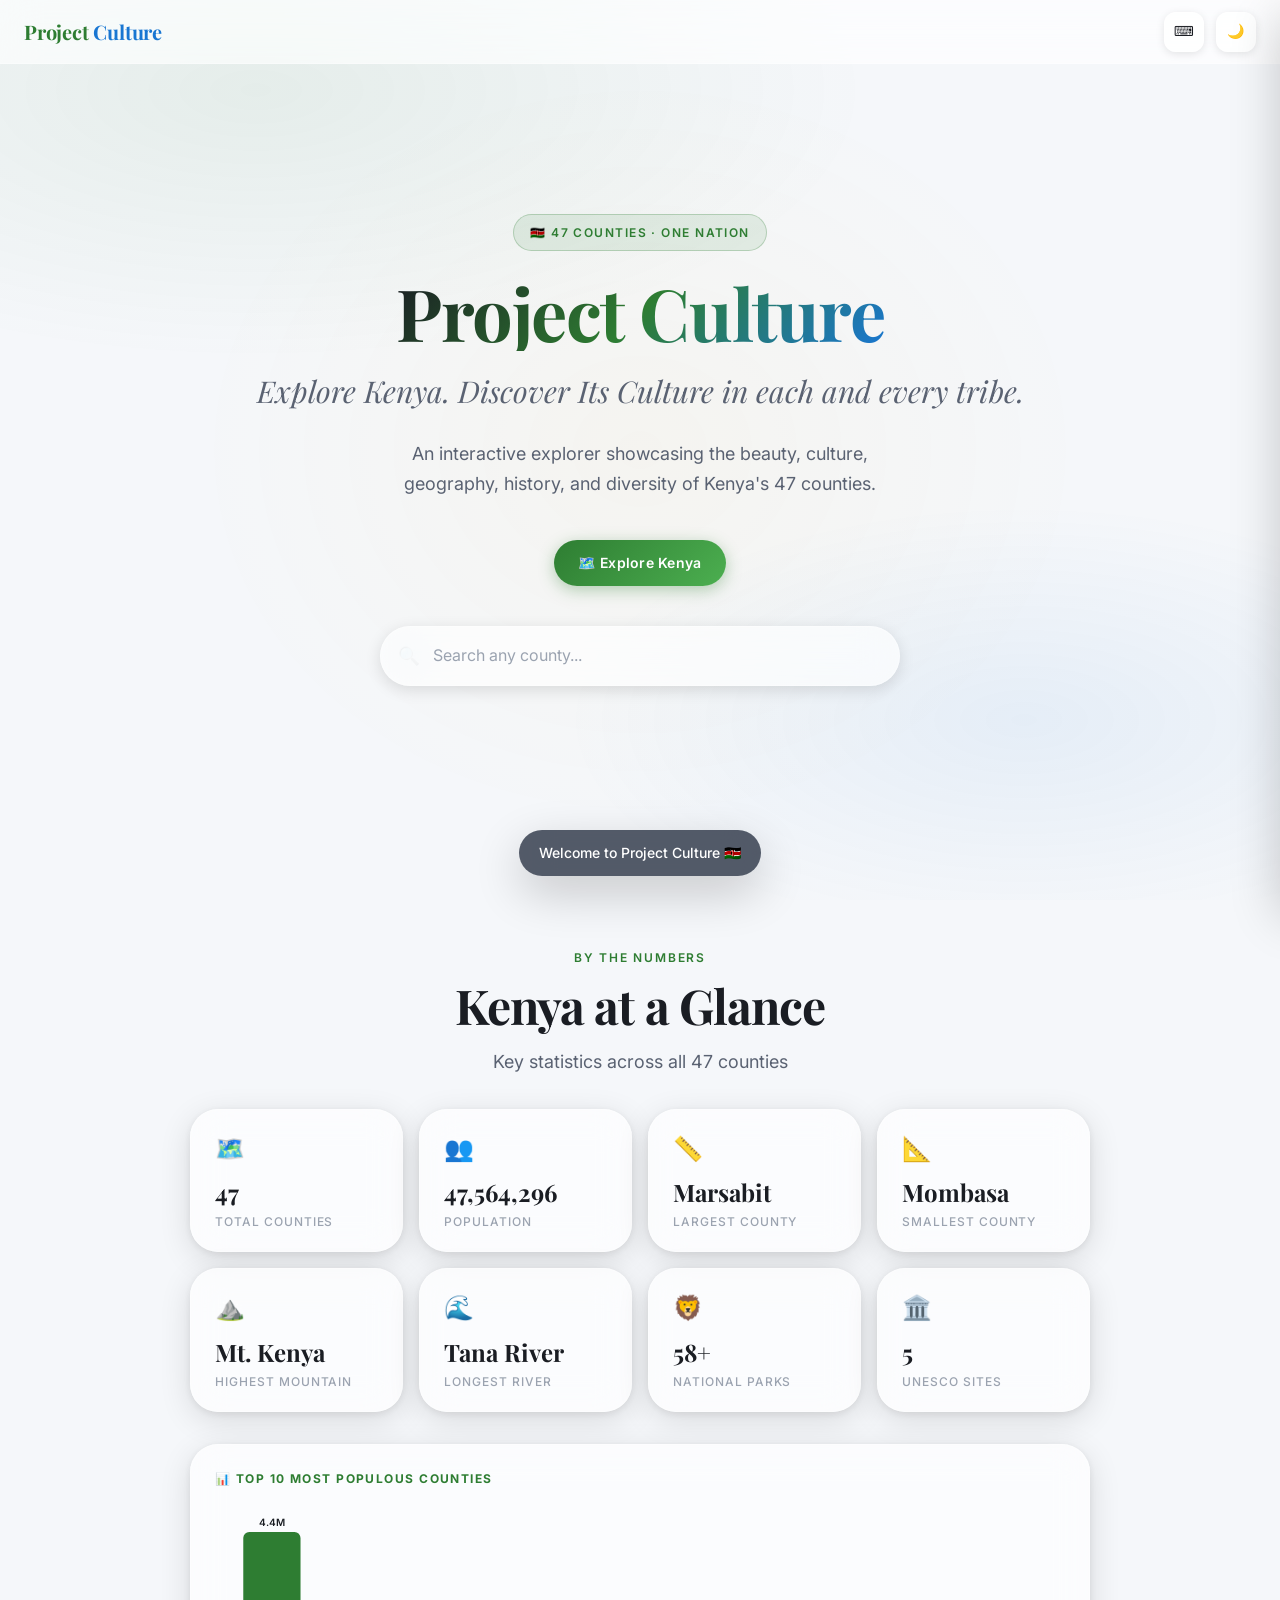
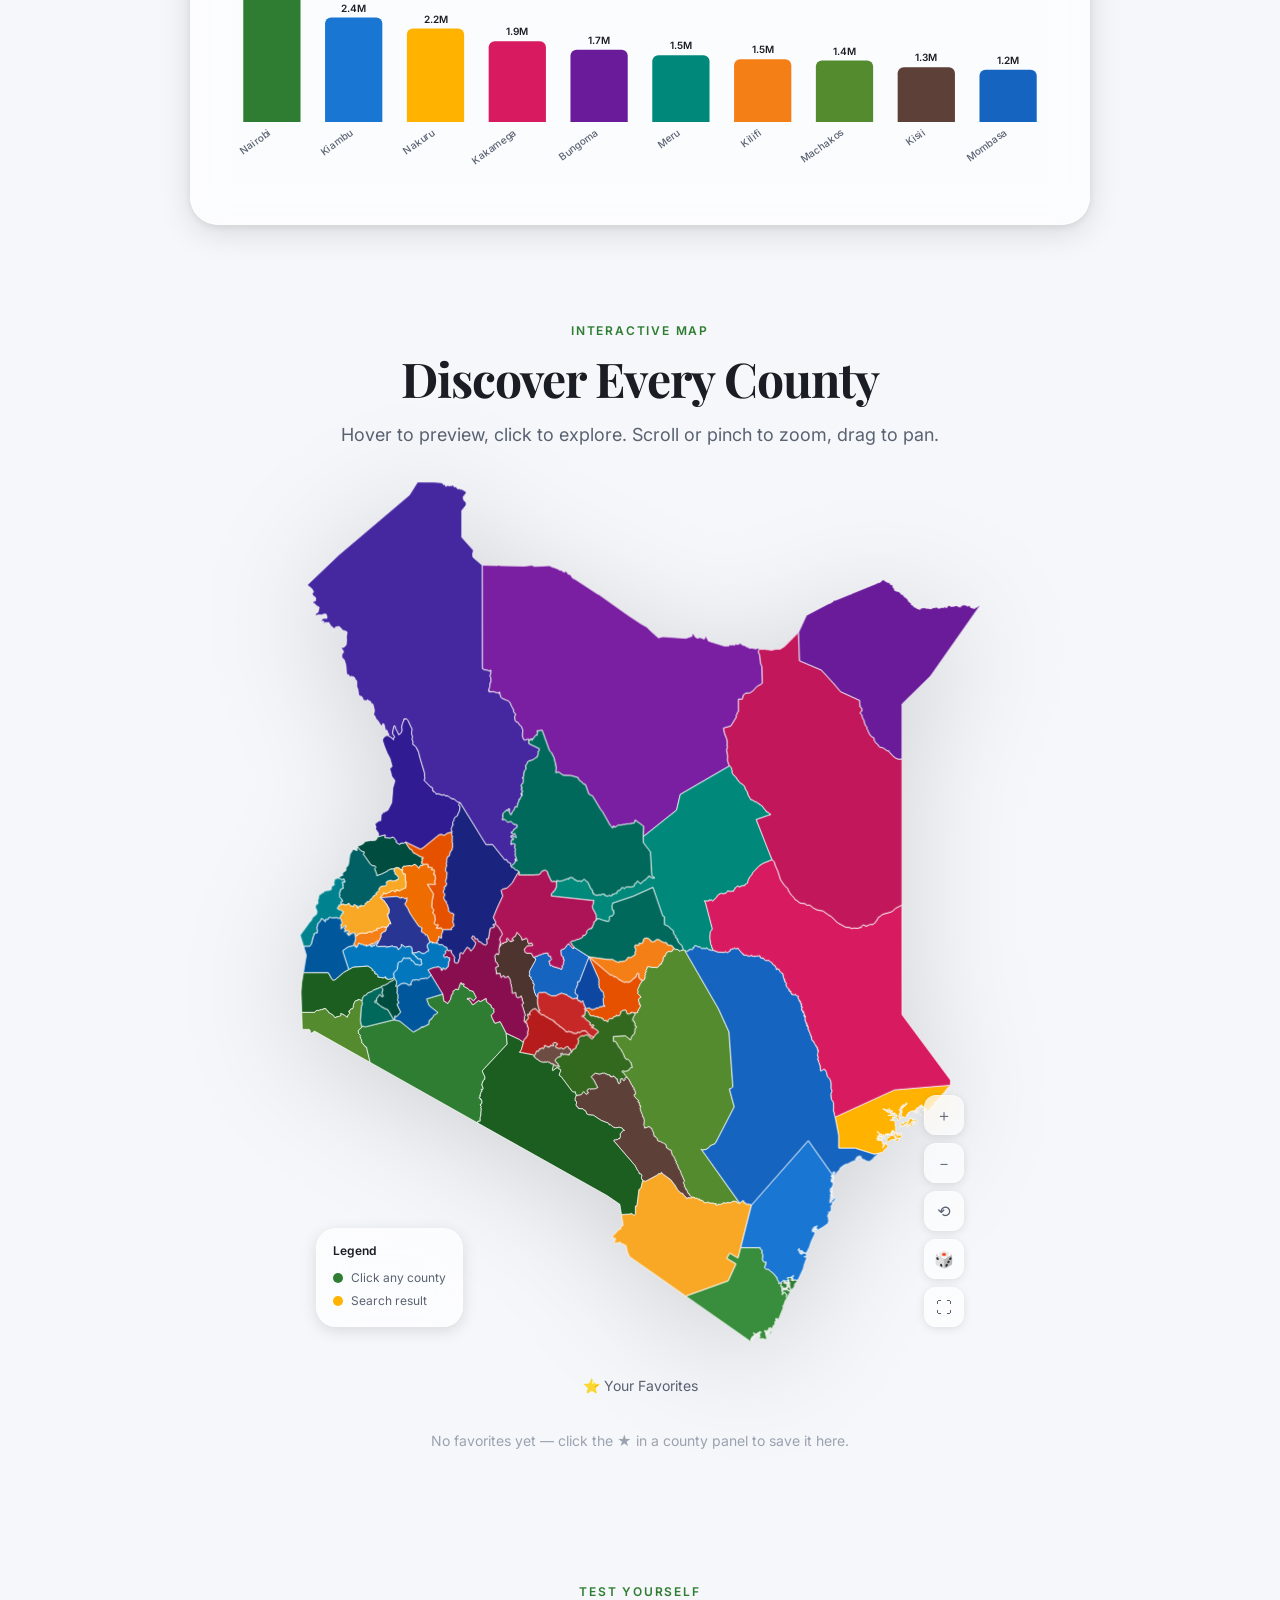
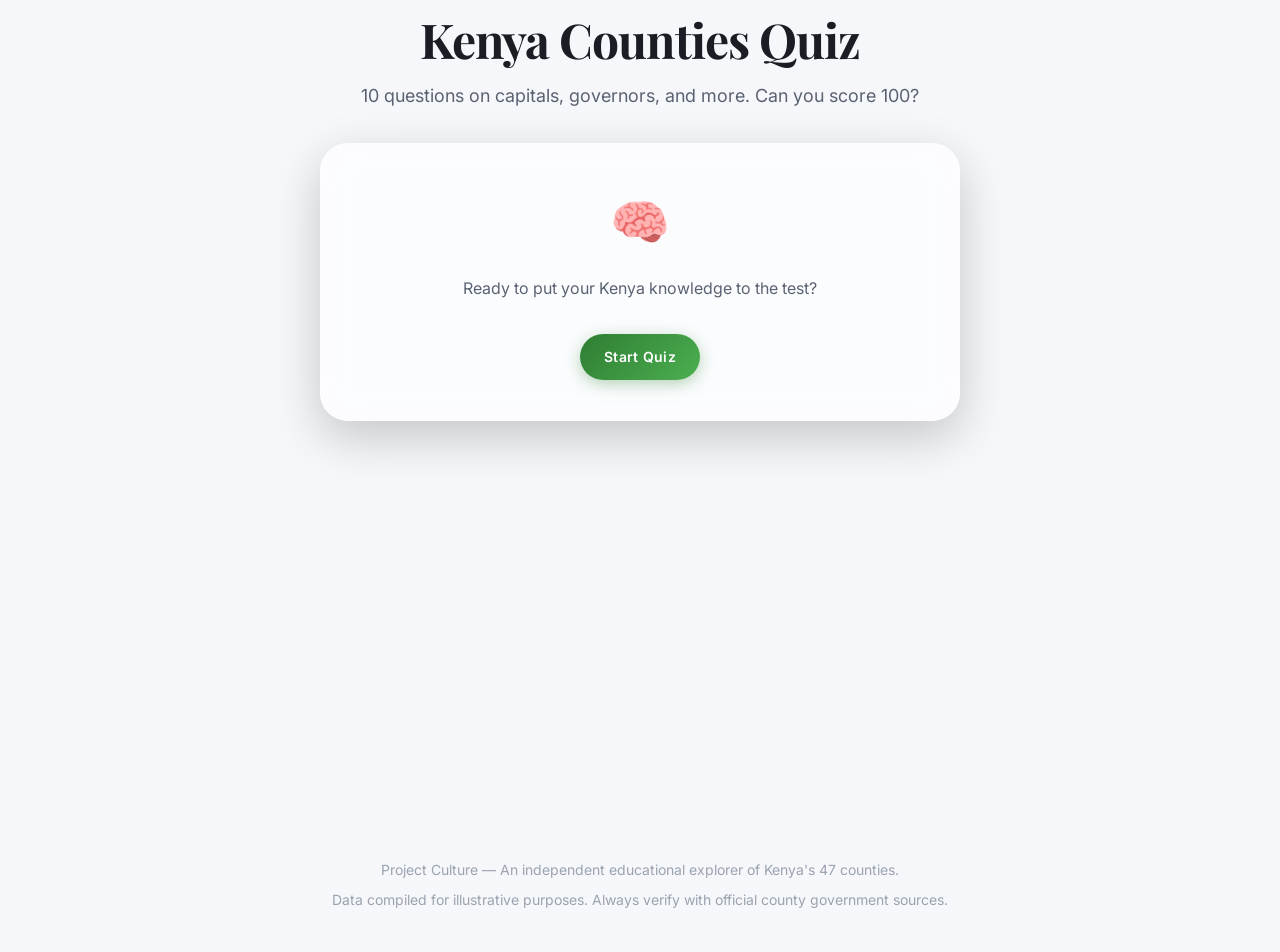
==== index.html @ d3f6191b "Update index.html" ====
<!DOCTYPE html>
<html lang="en">
<head>
<meta charset="UTF-8">
<meta name="viewport" content="width=device-width, initial-scale=1.0, viewport-fit=cover">
<title>Project Culture — Explore Kenya's 47 Counties</title>
<meta name="description" content="An interactive explorer showcasing the beauty, culture, geography, history, and diversity of Kenya's 47 counties.">

<link rel="stylesheet" href="css/reset.css">
<link rel="stylesheet" href="css/variables.css">
<link rel="stylesheet" href="css/layout.css">
<link rel="stylesheet" href="css/components.css">
<link rel="stylesheet" href="css/animations.css">
<link rel="stylesheet" href="css/themes.css">
<link rel="stylesheet" href="css/responsive.css">
</head>
<body>

<div id="app">

  <!-- ============== NAVBAR ============== -->
  <nav id="navbar" aria-label="Primary">
    <div class="navbar__brand">Project <span>Culture</span></div>
    <div class="navbar__actions">
      <button class="btn btn--secondary btn--icon" id="shortcuts-btn" aria-label="Keyboard shortcuts" title="Keyboard shortcuts (?)">⌨️</button>
      <button class="btn btn--secondary btn--icon" id="theme-toggle" aria-label="Toggle dark mode" title="Toggle dark mode (D)">
        <span class="theme-toggle__icon-light">🌙</span>
        <span class="theme-toggle__icon-dark">☀️</span>
      </button>
    </div>
  </nav>

  <!-- ============== HERO ============== -->
  <section id="hero">
    <div class="hero__eyebrow">🇰🇪 47 Counties · One Nation</div>
    <h1 class="hero__title">Project Culture</h1>
    <p class="hero__subtitle">Explore Kenya. Discover Its Culture in each and every tribe.</p>
    <p class="hero__description">
      An interactive explorer showcasing the beauty, culture, geography, history,
      and diversity of Kenya's 47 counties.
    </p>
    <div class="hero__actions">
      <button class="btn btn--primary" id="explore-btn">🗺️ Explore Kenya</button>
    </div>

    <div id="search-wrapper" style="margin-top: var(--space-10);">
      <div class="search-box">
        <span class="search-box__icon">🔍</span>
        <input
          type="text"
          id="search-input"
          class="search-box__input"
          placeholder="Search any county..."
          autocomplete="off"
          aria-label="Search for a Kenyan county"
        >
        <button class="search-box__clear" id="search-clear" aria-label="Clear search">✕</button>
      </div>
      <div id="search-dropdown" role="listbox" aria-label="Search results"></div>
    </div>
  </section>

  <!-- ============== STATISTICS DASHBOARD ============== -->
  <section style="padding: var(--space-12) var(--space-6); display:flex; flex-direction:column; align-items:center; gap: var(--space-8);">
    <div class="map-section__header reveal">
      <div class="section-label">By the Numbers</div>
      <h2 class="section-title">Kenya at a Glance</h2>
      <p class="section-subtitle">Key statistics across all 47 counties</p>
    </div>
    <div id="stats-bar"></div>

    <div class="glass-card reveal" style="width:100%; max-width:900px; padding: var(--space-6);">
      <div class="panel-section__title" style="border:none; margin-bottom: var(--space-4);">📊 Top 10 Most Populous Counties</div>
      <canvas id="population-chart" style="width:100%; height:280px;"></canvas>
    </div>
  </section>

  <!-- ============== MAP SECTION ============== -->
  <section id="map-section">
    <div class="map-section__header reveal">
      <div class="section-label">Interactive Map</div>
      <h2 class="section-title">Discover Every County</h2>
      <p class="section-subtitle">Hover to preview, click to explore. Scroll or pinch to zoom, drag to pan.</p>
    </div>

    <div id="map-stage">
      <div id="map-container" role="application" aria-label="Interactive map of Kenya"></div>

      <div id="map-controls">
        <button class="map-ctrl-btn" id="zoom-in-btn" aria-label="Zoom in" title="Zoom in">＋</button>
        <button class="map-ctrl-btn" id="zoom-out-btn" aria-label="Zoom out" title="Zoom out">－</button>
        <button class="map-ctrl-btn" id="zoom-reset-btn" aria-label="Reset view" title="Reset view">⟲</button>
        <button class="map-ctrl-btn" id="random-county-btn" aria-label="Random county" title="Random county (R)">🎲</button>
        <button class="map-ctrl-btn" id="fullscreen-toggle" aria-label="Fullscreen" title="Fullscreen">⛶</button>
      </div>

      <div id="map-legend">
        <div class="legend__title">Legend</div>
        <div class="legend__item"><span class="legend__dot" style="background:#2E7D32;"></span> Click any county</div>
        <div class="legend__item"><span class="legend__dot" style="background:#FFB300;"></span> Search result</div>
      </div>
    </div>

    <div style="text-align:center; max-width:600px;">
      <p class="section-subtitle" style="font-size:var(--text-sm);">⭐ Your Favorites</p>
    </div>
    <div id="favorites-bar"></div>
  </section>

  <!-- ============== QUIZ SECTION ============== -->
  <section id="quiz-section">
    <div class="map-section__header reveal">
      <div class="section-label">Test Yourself</div>
      <h2 class="section-title">Kenya Counties Quiz</h2>
      <p class="section-subtitle">10 questions on capitals, governors, and more. Can you score 100?</p>
    </div>

    <div class="quiz-card reveal">
      <div id="quiz-container">
        <div style="text-align:center;">
          <div style="font-size:3rem; margin-bottom:var(--space-4);">🧠</div>
          <p style="color:var(--clr-text-secondary); margin-bottom:var(--space-8);">
            Ready to put your Kenya knowledge to the test?
          </p>
          <button class="btn btn--primary" id="quiz-start-btn">Start Quiz</button>
        </div>
      </div>
    </div>
  </section>

  <!-- ============== FOOTER ============== -->
  <footer>
    <p>Project Culture — An independent educational explorer of Kenya's 47 counties.</p>
    <p style="margin-top: var(--space-2);">Data compiled for illustrative purposes. Always verify with official county government sources.</p>
  </footer>

</div>

<!-- ============== OVERLAYS / FLOATING UI ============== -->
<div id="overlay"></div>
<aside id="info-panel" aria-label="County details panel"></aside>
<div id="map-tooltip" role="tooltip"></div>
<div id="toast-container" aria-live="polite"></div>

<button id="scroll-top" class="btn btn--secondary btn--icon-lg" aria-label="Scroll to top">↑</button>

<!-- ============== KEYBOARD SHORTCUTS MODAL ============== -->
<div id="shortcuts-modal">
  <div class="glass-card" style="width:100%; max-width:440px; padding: var(--space-8);">
    <div style="display:flex; justify-content:space-between; align-items:center; margin-bottom:var(--space-6);">
      <h3 style="font-family:var(--font-display); font-size:var(--text-2xl); font-weight:700;">Keyboard Shortcuts</h3>
      <button class="panel-header__close" id="shortcuts-close" style="position:static; background:var(--clr-bg-secondary); color:var(--clr-text-primary); border-color:var(--clr-border);" aria-label="Close shortcuts">✕</button>
    </div>
    <div class="shortcuts-grid">
      <div class="shortcut-item"><span>Focus search</span><kbd>/</kbd></div>
      <div class="shortcut-item"><span>Random county</span><kbd>R</kbd></div>
      <div class="shortcut-item"><span>Toggle dark mode</span><kbd>D</kbd></div>
      <div class="shortcut-item"><span>Close panel</span><kbd>Esc</kbd></div>
      <div class="shortcut-item"><span>Show shortcuts</span><kbd>?</kbd></div>
      <div class="shortcut-item"><span>Navigate results</span><kbd>↑ ↓</kbd></div>
    </div>
  </div>
</div>

<script type="module" src="js/app.js"></script>
</body>
</html>
---- css/variables.css ----
/* css/variables.css — Design tokens for Project Culture */
:root {
  /* === Brand Colors === */
  --clr-primary:       #2E7D32;
  --clr-primary-light: #4CAF50;
  --clr-primary-dark:  #1B5E20;
  --clr-accent-blue:   #1976D2;
  --clr-accent-gold:   #FFB300;
  --clr-accent-rose:   #D81B60;
  --clr-accent-purple: #6A1B9A;
  --clr-accent-teal:   #00695C;

  /* === Neutrals === */
  --clr-bg:            #F5F7FA;
  --clr-bg-secondary:  #EEF2F7;
  --clr-surface:       rgba(255,255,255,0.72);
  --clr-surface-solid: #FFFFFF;
  --clr-border:        rgba(0,0,0,0.08);
  --clr-border-light:  rgba(255,255,255,0.25);

  /* === Text === */
  --clr-text-primary:   #1A1D23;
  --clr-text-secondary: #5A6272;
  --clr-text-muted:     #9BA3B0;
  --clr-text-inverse:   #FFFFFF;
  --clr-text-on-dark:   rgba(255,255,255,0.90);

  /* === Glassmorphism === */
  --glass-bg:     rgba(255, 255, 255, 0.65);
  --glass-bg-dark: rgba(20, 30, 48, 0.72);
  --glass-blur:   blur(18px) saturate(1.4);
  --glass-border: 1px solid rgba(255,255,255,0.3);
  --glass-shadow: 0 8px 32px rgba(0,0,0,0.12), 0 2px 8px rgba(0,0,0,0.08);

  /* === Shadows === */
  --shadow-xs:  0 1px 3px rgba(0,0,0,0.08);
  --shadow-sm:  0 2px 8px rgba(0,0,0,0.10);
  --shadow-md:  0 4px 16px rgba(0,0,0,0.12);
  --shadow-lg:  0 8px 32px rgba(0,0,0,0.16);
  --shadow-xl:  0 16px 48px rgba(0,0,0,0.20);
  --shadow-float: 0 20px 60px rgba(0,0,0,0.18), 0 4px 16px rgba(0,0,0,0.10);

  /* === Border Radius === */
  --radius-sm:  6px;
  --radius-md:  12px;
  --radius-lg:  20px;
  --radius-xl:  28px;
  --radius-pill: 9999px;

  /* === Spacing === */
  --space-1:  4px;
  --space-2:  8px;
  --space-3:  12px;
  --space-4:  16px;
  --space-5:  20px;
  --space-6:  24px;
  --space-8:  32px;
  --space-10: 40px;
  --space-12: 48px;
  --space-16: 64px;
  --space-20: 80px;

  /* === Typography === */
  --font-display: 'Playfair Display', 'Georgia', serif;
  --font-body:    'Inter', 'Segoe UI', system-ui, sans-serif;
  --font-mono:    'JetBrains Mono', 'Fira Code', monospace;

  /* === Type Scale === */
  --text-xs:   0.75rem;
  --text-sm:   0.875rem;
  --text-base: 1rem;
  --text-lg:   1.125rem;
  --text-xl:   1.25rem;
  --text-2xl:  1.5rem;
  --text-3xl:  1.875rem;
  --text-4xl:  2.25rem;
  --text-5xl:  3rem;
  --text-6xl:  3.75rem;
  --text-7xl:  4.5rem;

  /* === Transitions === */
  --ease-out:    cubic-bezier(0.16, 1, 0.3, 1);
  --ease-in-out: cubic-bezier(0.45, 0, 0.55, 1);
  --ease-spring: cubic-bezier(0.34, 1.56, 0.64, 1);
  --dur-fast:    150ms;
  --dur-base:    250ms;
  --dur-slow:    400ms;
  --dur-slower:  600ms;

  /* === Z-Index Layers === */
  --z-base:    1;
  --z-raised:  10;
  --z-float:   100;
  --z-overlay: 200;
  --z-modal:   300;
  --z-toast:   400;
  --z-tooltip: 500;

  /* === Panel === */
  --panel-width: 420px;
}

/* === Dark Mode === */
[data-theme="dark"] {
  --clr-bg:            #0D1117;
  --clr-bg-secondary:  #161B22;
  --clr-surface:       rgba(22, 27, 34, 0.80);
  --clr-surface-solid: #161B22;
  --clr-border:        rgba(255,255,255,0.10);
  --clr-text-primary:  #E6EDF3;
  --clr-text-secondary:#8B949E;
  --clr-text-muted:    #484F58;
  --glass-bg:          rgba(22, 27, 34, 0.75);
  --glass-bg-dark:     rgba(10, 12, 16, 0.85);
  --glass-border:      1px solid rgba(255,255,255,0.10);
}
---- css/layout.css ----
/* css/layout.css — Page structure and layout */
@import url('https://fonts.googleapis.com/css2?family=Playfair+Display:wght@400;600;700&family=Inter:wght@300;400;500;600;700&display=swap');

/* === Root Layout === */
body {
  font-family: var(--font-body);
  background: var(--clr-bg);
  color: var(--clr-text-primary);
  overflow-x: hidden;
  transition: background var(--dur-slow) var(--ease-out),
              color var(--dur-slow) var(--ease-out);
}

/* === Background Gradient === */
body::before {
  content: '';
  position: fixed;
  inset: 0;
  background:
    radial-gradient(ellipse 80% 50% at 20% 10%, rgba(46,125,50,0.08) 0%, transparent 60%),
    radial-gradient(ellipse 60% 40% at 80% 80%, rgba(25,118,210,0.07) 0%, transparent 60%),
    radial-gradient(ellipse 50% 60% at 50% 50%, rgba(255,179,0,0.04) 0%, transparent 70%);
  pointer-events: none;
  z-index: 0;
}

/* === App Container === */
#app {
  position: relative;
  min-height: 100vh;
  z-index: 1;
}

/* === Hero Section === */
#hero {
  min-height: 100vh;
  display: flex;
  flex-direction: column;
  align-items: center;
  justify-content: center;
  text-align: center;
  padding: var(--space-12) var(--space-6);
  position: relative;
}

.hero__eyebrow {
  display: inline-flex;
  align-items: center;
  gap: var(--space-2);
  padding: var(--space-2) var(--space-4);
  background: rgba(46,125,50,0.10);
  border: 1px solid rgba(46,125,50,0.25);
  border-radius: var(--radius-pill);
  font-size: var(--text-xs);
  font-weight: 600;
  letter-spacing: 0.12em;
  text-transform: uppercase;
  color: var(--clr-primary);
  margin-bottom: var(--space-6);
}

.hero__title {
  font-family: var(--font-display);
  font-size: clamp(var(--text-5xl), 8vw, var(--text-7xl));
  font-weight: 700;
  line-height: 1.05;
  letter-spacing: -0.02em;
  background: linear-gradient(135deg, var(--clr-text-primary) 0%, var(--clr-primary) 50%, var(--clr-accent-blue) 100%);
  -webkit-background-clip: text;
  -webkit-text-fill-color: transparent;
  background-clip: text;
  margin-bottom: var(--space-4);
}

.hero__subtitle {
  font-family: var(--font-display);
  font-size: clamp(var(--text-xl), 3vw, var(--text-3xl));
  font-weight: 400;
  color: var(--clr-text-secondary);
  font-style: italic;
  margin-bottom: var(--space-6);
}

.hero__description {
  max-width: 520px;
  font-size: var(--text-lg);
  color: var(--clr-text-secondary);
  line-height: 1.7;
  margin-bottom: var(--space-10);
}

.hero__actions {
  display: flex;
  align-items: center;
  gap: var(--space-4);
  flex-wrap: wrap;
  justify-content: center;
}

/* === Map Section === */
#map-section {
  min-height: 100vh;
  padding: var(--space-12) var(--space-6);
  display: flex;
  flex-direction: column;
  align-items: center;
  gap: var(--space-8);
  position: relative;
}

.map-section__header {
  text-align: center;
  max-width: 600px;
}

.section-label {
  font-size: var(--text-xs);
  font-weight: 600;
  letter-spacing: 0.15em;
  text-transform: uppercase;
  color: var(--clr-primary);
  margin-bottom: var(--space-3);
}

.section-title {
  font-family: var(--font-display);
  font-size: clamp(var(--text-3xl), 4vw, var(--text-5xl));
  font-weight: 700;
  line-height: 1.1;
  letter-spacing: -0.02em;
  color: var(--clr-text-primary);
  margin-bottom: var(--space-4);
}

.section-subtitle {
  font-size: var(--text-lg);
  color: var(--clr-text-secondary);
  line-height: 1.6;
}

/* === Map Stage === */
#map-stage {
  position: relative;
  width: 100%;
  max-width: 680px;
}

#map-container {
  position: relative;
  width: 100%;
  aspect-ratio: 800/1014;
  cursor: grab;
  user-select: none;
}

#map-container:active { cursor: grabbing; }

#kenya-svg-map {
  width: 100%;
  height: 100%;
  filter: drop-shadow(0 20px 60px rgba(0,0,0,0.15));
  transition: transform var(--dur-slow) var(--ease-out);
}

/* === Sidebar Panel === */
#info-panel {
  position: fixed;
  top: 0;
  right: 0;
  width: var(--panel-width);
  height: 100vh;
  background: var(--glass-bg);
  backdrop-filter: var(--glass-blur);
  -webkit-backdrop-filter: var(--glass-blur);
  border-left: var(--glass-border);
  box-shadow: var(--shadow-xl);
  z-index: var(--z-modal);
  transform: translateX(100%);
  transition: transform var(--dur-slower) var(--ease-out);
  overflow-y: auto;
  overflow-x: hidden;
  display: flex;
  flex-direction: column;
}

#info-panel.is-open {
  transform: translateX(0);
}

/* === Stats Bar === */
#stats-bar {
  width: 100%;
  max-width: 900px;
  display: grid;
  grid-template-columns: repeat(4, 1fr);
  gap: var(--space-4);
}

/* === Search Bar Wrapper === */
#search-wrapper {
  width: 100%;
  max-width: 520px;
  position: relative;
  z-index: var(--z-float);
}

/* === Controls Bar === */
#map-controls {
  position: absolute;
  bottom: var(--space-4);
  right: var(--space-4);
  display: flex;
  flex-direction: column;
  gap: var(--space-2);
  z-index: var(--z-raised);
}

/* === Overlay Dimmer === */
#overlay {
  position: fixed;
  inset: 0;
  background: rgba(0,0,0,0.35);
  z-index: var(--z-overlay);
  opacity: 0;
  pointer-events: none;
  transition: opacity var(--dur-slow) var(--ease-out);
  backdrop-filter: blur(2px);
}

#overlay.is-visible {
  opacity: 1;
  pointer-events: all;
}

/* === Navbar === */
#navbar {
  position: fixed;
  top: 0;
  left: 0;
  right: 0;
  height: 64px;
  padding: 0 var(--space-6);
  display: flex;
  align-items: center;
  justify-content: space-between;
  z-index: var(--z-float);
  background: var(--glass-bg);
  backdrop-filter: var(--glass-blur);
  -webkit-backdrop-filter: var(--glass-blur);
  border-bottom: var(--glass-border);
  transition: all var(--dur-slow) var(--ease-out);
}

.navbar__brand {
  font-family: var(--font-display);
  font-size: var(--text-xl);
  font-weight: 700;
  color: var(--clr-primary);
  letter-spacing: -0.01em;
}

.navbar__brand span {
  color: var(--clr-accent-blue);
}

.navbar__actions {
  display: flex;
  align-items: center;
  gap: var(--space-3);
}

/* === Quiz Section === */
#quiz-section {
  min-height: 100vh;
  padding: var(--space-16) var(--space-6);
  display: flex;
  flex-direction: column;
  align-items: center;
  gap: var(--space-8);
}

/* === Footer === */
footer {
  padding: var(--space-10) var(--space-6);
  text-align: center;
  border-top: var(--glass-border);
  color: var(--clr-text-muted);
  font-size: var(--text-sm);
}

/* === Scroll to top === */
#scroll-top {
  position: fixed;
  bottom: var(--space-8);
  right: var(--space-8);
  z-index: var(--z-float);
  opacity: 0;
  pointer-events: none;
  transition: opacity var(--dur-base) var(--ease-out);
}

#scroll-top.is-visible {
  opacity: 1;
  pointer-events: all;
}
---- css/components.css ----
/* css/components.css — UI components */

/* === Buttons === */
.btn {
  display: inline-flex;
  align-items: center;
  gap: var(--space-2);
  padding: var(--space-3) var(--space-6);
  border-radius: var(--radius-pill);
  font-size: var(--text-sm);
  font-weight: 600;
  letter-spacing: 0.02em;
  cursor: pointer;
  transition: all var(--dur-base) var(--ease-spring);
  position: relative;
  overflow: hidden;
  white-space: nowrap;
}

.btn::after {
  content: '';
  position: absolute;
  inset: 0;
  background: rgba(255,255,255,0);
  transition: background var(--dur-fast);
}

.btn:hover::after { background: rgba(255,255,255,0.12); }
.btn:active { transform: scale(0.97); }

.btn--primary {
  background: linear-gradient(135deg, var(--clr-primary) 0%, var(--clr-primary-light) 100%);
  color: #fff;
  box-shadow: 0 4px 16px rgba(46,125,50,0.35);
}

.btn--primary:hover {
  box-shadow: 0 6px 24px rgba(46,125,50,0.45);
  transform: translateY(-1px);
}

.btn--secondary {
  background: var(--glass-bg);
  backdrop-filter: var(--glass-blur);
  border: var(--glass-border);
  color: var(--clr-text-primary);
  box-shadow: var(--shadow-sm);
}

.btn--secondary:hover {
  box-shadow: var(--shadow-md);
  transform: translateY(-1px);
}

.btn--icon {
  width: 40px;
  height: 40px;
  padding: 0;
  border-radius: var(--radius-md);
  justify-content: center;
}

.btn--icon-lg {
  width: 48px;
  height: 48px;
  padding: 0;
  border-radius: var(--radius-lg);
  justify-content: center;
  font-size: var(--text-xl);
}

.btn--ghost {
  background: transparent;
  color: var(--clr-text-secondary);
}

.btn--ghost:hover {
  background: var(--clr-bg-secondary);
  color: var(--clr-text-primary);
}

/* === Glass Card === */
.glass-card {
  background: var(--glass-bg);
  backdrop-filter: var(--glass-blur);
  -webkit-backdrop-filter: var(--glass-blur);
  border: var(--glass-border);
  border-radius: var(--radius-xl);
  box-shadow: var(--glass-shadow);
}

/* === Stat Card === */
.stat-card {
  background: var(--glass-bg);
  backdrop-filter: var(--glass-blur);
  -webkit-backdrop-filter: var(--glass-blur);
  border: var(--glass-border);
  border-radius: var(--radius-xl);
  box-shadow: var(--glass-shadow);
  padding: var(--space-5) var(--space-6);
  display: flex;
  flex-direction: column;
  gap: var(--space-2);
  transition: transform var(--dur-base) var(--ease-spring),
              box-shadow var(--dur-base) var(--ease-out);
}

.stat-card:hover {
  transform: translateY(-3px);
  box-shadow: var(--shadow-lg);
}

.stat-card__icon {
  font-size: 1.5rem;
  margin-bottom: var(--space-1);
}

.stat-card__value {
  font-family: var(--font-display);
  font-size: var(--text-2xl);
  font-weight: 700;
  color: var(--clr-text-primary);
  line-height: 1;
}

.stat-card__label {
  font-size: var(--text-xs);
  font-weight: 500;
  color: var(--clr-text-muted);
  text-transform: uppercase;
  letter-spacing: 0.08em;
}

/* === Search Input === */
.search-box {
  position: relative;
  width: 100%;
}

.search-box__input {
  width: 100%;
  padding: var(--space-4) var(--space-6) var(--space-4) 52px;
  background: var(--glass-bg);
  backdrop-filter: var(--glass-blur);
  -webkit-backdrop-filter: var(--glass-blur);
  border: var(--glass-border);
  border-radius: var(--radius-pill);
  box-shadow: var(--shadow-md);
  font-size: var(--text-base);
  color: var(--clr-text-primary);
  transition: all var(--dur-base) var(--ease-out);
}

.search-box__input::placeholder { color: var(--clr-text-muted); }

.search-box__input:focus {
  outline: none;
  box-shadow: var(--shadow-lg), 0 0 0 3px rgba(46,125,50,0.20);
  border-color: rgba(46,125,50,0.4);
}

.search-box__icon {
  position: absolute;
  left: 18px;
  top: 50%;
  transform: translateY(-50%);
  color: var(--clr-text-muted);
  font-size: 1.1rem;
  pointer-events: none;
  transition: color var(--dur-fast);
}

.search-box__input:focus ~ .search-box__icon {
  color: var(--clr-primary);
}

.search-box__clear {
  position: absolute;
  right: 12px;
  top: 50%;
  transform: translateY(-50%);
  width: 28px;
  height: 28px;
  border-radius: var(--radius-pill);
  display: flex;
  align-items: center;
  justify-content: center;
  background: var(--clr-bg-secondary);
  color: var(--clr-text-muted);
  opacity: 0;
  transition: opacity var(--dur-fast);
  font-size: var(--text-sm);
}

.search-box__input:not(:placeholder-shown) ~ .search-box__clear { opacity: 1; }

/* === Search Dropdown === */
#search-dropdown {
  position: absolute;
  top: calc(100% + var(--space-2));
  left: 0;
  right: 0;
  background: var(--glass-bg);
  backdrop-filter: var(--glass-blur);
  -webkit-backdrop-filter: var(--glass-blur);
  border: var(--glass-border);
  border-radius: var(--radius-xl);
  box-shadow: var(--shadow-xl);
  overflow: hidden;
  z-index: var(--z-tooltip);
  max-height: 380px;
  overflow-y: auto;
  display: none;
}

#search-dropdown.is-open { display: block; }

.search-result-item {
  display: flex;
  align-items: center;
  gap: var(--space-3);
  padding: var(--space-3) var(--space-5);
  cursor: pointer;
  transition: background var(--dur-fast);
  border-bottom: 1px solid var(--clr-border);
}

.search-result-item:last-child { border-bottom: none; }
.search-result-item:hover,
.search-result-item.is-focused {
  background: rgba(46,125,50,0.08);
}

.search-result-item__number {
  width: 28px;
  height: 28px;
  background: var(--clr-primary);
  color: #fff;
  border-radius: var(--radius-sm);
  display: flex;
  align-items: center;
  justify-content: center;
  font-size: var(--text-xs);
  font-weight: 700;
  flex-shrink: 0;
}

.search-result-item__info { flex: 1; }
.search-result-item__name {
  font-weight: 600;
  font-size: var(--text-sm);
  color: var(--clr-text-primary);
}
.search-result-item__capital {
  font-size: var(--text-xs);
  color: var(--clr-text-muted);
}

.search-dropdown-section {
  padding: var(--space-2) var(--space-5) var(--space-1);
  font-size: var(--text-xs);
  font-weight: 600;
  color: var(--clr-text-muted);
  text-transform: uppercase;
  letter-spacing: 0.08em;
}

/* === Tooltip === */
#map-tooltip {
  position: fixed;
  background: var(--glass-bg-dark);
  color: var(--clr-text-inverse);
  padding: var(--space-2) var(--space-4);
  border-radius: var(--radius-md);
  font-size: var(--text-sm);
  font-weight: 500;
  pointer-events: none;
  z-index: var(--z-tooltip);
  opacity: 0;
  transform: translateY(4px);
  transition: opacity var(--dur-fast), transform var(--dur-fast);
  white-space: nowrap;
  box-shadow: var(--shadow-lg);
  backdrop-filter: blur(12px);
  -webkit-backdrop-filter: blur(12px);
  border: 1px solid rgba(255,255,255,0.15);
}

#map-tooltip.is-visible {
  opacity: 1;
  transform: translateY(0);
}

/* === Info Panel Contents === */
.panel-header {
  position: relative;
  padding: var(--space-8) var(--space-6) var(--space-4);
  background: linear-gradient(135deg, var(--clr-primary-dark) 0%, var(--clr-primary) 60%, var(--clr-primary-light) 100%);
  color: #fff;
  flex-shrink: 0;
}

.panel-header__close {
  position: absolute;
  top: var(--space-4);
  right: var(--space-4);
  width: 36px;
  height: 36px;
  border-radius: var(--radius-md);
  background: rgba(255,255,255,0.15);
  border: 1px solid rgba(255,255,255,0.2);
  display: flex;
  align-items: center;
  justify-content: center;
  color: #fff;
  cursor: pointer;
  transition: background var(--dur-fast);
  font-size: 1.1rem;
}

.panel-header__close:hover { background: rgba(255,255,255,0.25); }

.panel-header__number {
  font-size: var(--text-xs);
  font-weight: 600;
  letter-spacing: 0.12em;
  text-transform: uppercase;
  opacity: 0.7;
  margin-bottom: var(--space-2);
}

.panel-header__name {
  font-family: var(--font-display);
  font-size: var(--text-4xl);
  font-weight: 700;
  line-height: 1.1;
  margin-bottom: var(--space-2);
}

.panel-header__capital {
  opacity: 0.85;
  font-size: var(--text-base);
  display: flex;
  align-items: center;
  gap: var(--space-2);
}

.panel-meta-chips {
  display: flex;
  flex-wrap: wrap;
  gap: var(--space-2);
  margin-top: var(--space-4);
}

.meta-chip {
  display: inline-flex;
  align-items: center;
  gap: 5px;
  padding: 4px 10px;
  background: rgba(255,255,255,0.18);
  border: 1px solid rgba(255,255,255,0.25);
  border-radius: var(--radius-pill);
  font-size: var(--text-xs);
  font-weight: 500;
}

.panel-body {
  padding: var(--space-6);
  display: flex;
  flex-direction: column;
  gap: var(--space-6);
  flex: 1;
}

.panel-section {
  display: flex;
  flex-direction: column;
  gap: var(--space-3);
}

.panel-section__title {
  font-size: var(--text-xs);
  font-weight: 700;
  letter-spacing: 0.12em;
  text-transform: uppercase;
  color: var(--clr-primary);
  display: flex;
  align-items: center;
  gap: var(--space-2);
  padding-bottom: var(--space-2);
  border-bottom: 1px solid var(--clr-border);
}

.panel-section__content {
  font-size: var(--text-sm);
  color: var(--clr-text-secondary);
  line-height: 1.7;
}

.panel-grid {
  display: grid;
  grid-template-columns: 1fr 1fr;
  gap: var(--space-3);
}

.panel-grid-item {
  background: var(--clr-bg-secondary);
  border-radius: var(--radius-md);
  padding: var(--space-3);
}

.panel-grid-item__label {
  font-size: var(--text-xs);
  color: var(--clr-text-muted);
  font-weight: 500;
  text-transform: uppercase;
  letter-spacing: 0.06em;
  margin-bottom: 2px;
}

.panel-grid-item__value {
  font-size: var(--text-sm);
  font-weight: 600;
  color: var(--clr-text-primary);
}

.tag-list {
  display: flex;
  flex-wrap: wrap;
  gap: var(--space-2);
}

.tag {
  padding: 4px 10px;
  background: rgba(46,125,50,0.10);
  border: 1px solid rgba(46,125,50,0.20);
  border-radius: var(--radius-pill);
  font-size: var(--text-xs);
  font-weight: 500;
  color: var(--clr-primary-dark);
}

[data-theme="dark"] .tag {
  background: rgba(76,175,80,0.15);
  color: var(--clr-primary-light);
}

.fun-fact-box {
  background: linear-gradient(135deg, rgba(255,179,0,0.08) 0%, rgba(255,143,0,0.06) 100%);
  border: 1px solid rgba(255,179,0,0.25);
  border-left: 3px solid var(--clr-accent-gold);
  border-radius: var(--radius-md);
  padding: var(--space-4);
  font-size: var(--text-sm);
  line-height: 1.7;
  color: var(--clr-text-secondary);
}

.fun-fact-box strong {
  display: block;
  color: #B8860B;
  font-size: var(--text-xs);
  text-transform: uppercase;
  letter-spacing: 0.08em;
  margin-bottom: var(--space-2);
}

.external-links {
  display: grid;
  grid-template-columns: 1fr 1fr;
  gap: var(--space-3);
}

.external-link {
  display: flex;
  align-items: center;
  gap: var(--space-2);
  padding: var(--space-3);
  background: var(--clr-bg-secondary);
  border-radius: var(--radius-md);
  font-size: var(--text-xs);
  font-weight: 600;
  color: var(--clr-text-secondary);
  transition: all var(--dur-fast);
  border: 1px solid var(--clr-border);
}

.external-link:hover {
  background: var(--clr-accent-blue);
  color: #fff;
  border-color: var(--clr-accent-blue);
}

/* === Nearby Counties === */
.nearby-county-chip {
  display: inline-flex;
  align-items: center;
  gap: 5px;
  padding: 5px 12px;
  background: var(--clr-bg-secondary);
  border: 1px solid var(--clr-border);
  border-radius: var(--radius-pill);
  font-size: var(--text-xs);
  font-weight: 500;
  cursor: pointer;
  transition: all var(--dur-fast);
}

.nearby-county-chip:hover {
  background: var(--clr-primary);
  color: #fff;
  border-color: var(--clr-primary);
}

/* === Map Controls === */
.map-ctrl-btn {
  width: 40px;
  height: 40px;
  background: var(--glass-bg);
  backdrop-filter: var(--glass-blur);
  border: var(--glass-border);
  border-radius: var(--radius-md);
  box-shadow: var(--shadow-sm);
  display: flex;
  align-items: center;
  justify-content: center;
  cursor: pointer;
  font-size: 1rem;
  color: var(--clr-text-secondary);
  transition: all var(--dur-fast);
}

.map-ctrl-btn:hover {
  background: var(--clr-primary);
  color: #fff;
  box-shadow: var(--shadow-md);
}

/* === Toast === */
#toast-container {
  position: fixed;
  bottom: var(--space-6);
  left: 50%;
  transform: translateX(-50%);
  z-index: var(--z-toast);
  display: flex;
  flex-direction: column;
  gap: var(--space-2);
  pointer-events: none;
}

.toast {
  background: var(--glass-bg-dark);
  color: #fff;
  padding: var(--space-3) var(--space-5);
  border-radius: var(--radius-pill);
  font-size: var(--text-sm);
  font-weight: 500;
  box-shadow: var(--shadow-xl);
  backdrop-filter: blur(16px);
  animation: toastIn var(--dur-slow) var(--ease-spring) forwards;
  white-space: nowrap;
}

.toast.toast--out {
  animation: toastOut var(--dur-slow) var(--ease-out) forwards;
}

/* === Quiz === */
.quiz-card {
  width: 100%;
  max-width: 640px;
  background: var(--glass-bg);
  backdrop-filter: var(--glass-blur);
  border: var(--glass-border);
  border-radius: var(--radius-xl);
  box-shadow: var(--shadow-xl);
  padding: var(--space-10);
  text-align: center;
}

.quiz-question {
  font-family: var(--font-display);
  font-size: var(--text-2xl);
  font-weight: 600;
  color: var(--clr-text-primary);
  line-height: 1.3;
  margin-bottom: var(--space-8);
}

.quiz-options {
  display: grid;
  grid-template-columns: 1fr 1fr;
  gap: var(--space-3);
  margin-bottom: var(--space-6);
}

.quiz-option {
  padding: var(--space-4);
  background: var(--clr-bg-secondary);
  border: 2px solid var(--clr-border);
  border-radius: var(--radius-lg);
  font-size: var(--text-base);
  font-weight: 500;
  cursor: pointer;
  transition: all var(--dur-base) var(--ease-spring);
  text-align: center;
}

.quiz-option:hover:not(:disabled) {
  border-color: var(--clr-primary);
  background: rgba(46,125,50,0.08);
}

.quiz-option.is-correct {
  background: rgba(46,125,50,0.15);
  border-color: var(--clr-primary);
  color: var(--clr-primary-dark);
}

.quiz-option.is-wrong {
  background: rgba(211,47,47,0.10);
  border-color: #D32F2F;
  color: #C62828;
}

.quiz-progress {
  display: flex;
  align-items: center;
  gap: var(--space-3);
  margin-bottom: var(--space-6);
}

.quiz-progress__bar {
  flex: 1;
  height: 6px;
  background: var(--clr-bg-secondary);
  border-radius: var(--radius-pill);
  overflow: hidden;
}

.quiz-progress__fill {
  height: 100%;
  background: linear-gradient(90deg, var(--clr-primary) 0%, var(--clr-primary-light) 100%);
  border-radius: var(--radius-pill);
  transition: width var(--dur-slow) var(--ease-out);
}

/* === Favorites Bar === */
#favorites-bar {
  width: 100%;
  max-width: 680px;
  display: flex;
  flex-wrap: wrap;
  gap: var(--space-2);
  justify-content: center;
  min-height: 40px;
}

/* === County Highlight === */
.county.is-hovered {
  filter: brightness(1.15) saturate(1.2) drop-shadow(0 0 8px rgba(0,0,0,0.3));
  transform-origin: center;
}

.county.is-active {
  filter: brightness(1.25) saturate(1.3) drop-shadow(0 0 16px rgba(0,0,0,0.4));
}

.county.is-dimmed {
  opacity: 0.35;
  filter: saturate(0.4);
}

.county.is-searched {
  filter: brightness(1.3) drop-shadow(0 0 12px rgba(255,179,0,0.8));
  stroke: var(--clr-accent-gold) !important;
  stroke-width: 3 !important;
}

/* === Loading Skeleton === */
.skeleton {
  background: linear-gradient(90deg,
    var(--clr-bg-secondary) 25%,
    rgba(255,255,255,0.5) 50%,
    var(--clr-bg-secondary) 75%
  );
  background-size: 200% 100%;
  animation: shimmer 1.5s infinite;
  border-radius: var(--radius-md);
}

/* === Legend === */
#map-legend {
  position: absolute;
  bottom: var(--space-4);
  left: var(--space-4);
  background: var(--glass-bg);
  backdrop-filter: var(--glass-blur);
  border: var(--glass-border);
  border-radius: var(--radius-lg);
  padding: var(--space-3) var(--space-4);
  box-shadow: var(--shadow-md);
  font-size: var(--text-xs);
  color: var(--clr-text-secondary);
  z-index: var(--z-raised);
}

.legend__title {
  font-weight: 600;
  margin-bottom: var(--space-2);
  color: var(--clr-text-primary);
}

.legend__item {
  display: flex;
  align-items: center;
  gap: var(--space-2);
  margin-bottom: var(--space-1);
}

.legend__dot {
  width: 10px;
  height: 10px;
  border-radius: 50%;
  flex-shrink: 0;
}

/* === Keyboard Shortcuts === */
#shortcuts-modal {
  position: fixed;
  inset: 0;
  z-index: var(--z-modal);
  display: flex;
  align-items: center;
  justify-content: center;
  padding: var(--space-6);
  opacity: 0;
  pointer-events: none;
  transition: opacity var(--dur-base) var(--ease-out);
}

#shortcuts-modal.is-open {
  opacity: 1;
  pointer-events: all;
}

.shortcuts-grid {
  display: grid;
  grid-template-columns: 1fr 1fr;
  gap: var(--space-3);
}

.shortcut-item {
  display: flex;
  align-items: center;
  justify-content: space-between;
  gap: var(--space-4);
  font-size: var(--text-sm);
}

kbd {
  display: inline-flex;
  align-items: center;
  justify-content: center;
  padding: 2px 8px;
  background: var(--clr-bg-secondary);
  border: 1px solid var(--clr-border);
  border-bottom: 2px solid var(--clr-text-muted);
  border-radius: 5px;
  font-family: var(--font-mono);
  font-size: var(--text-xs);
  font-weight: 600;
  color: var(--clr-text-secondary);
  white-space: nowrap;
}
---- css/animations.css ----
/* css/animations.css — All keyframes and animation utilities */

/* === Float Animation === */
@keyframes float {
  0%   { transform: translate(0, 0) rotate(0deg); }
  20%  { transform: translate(4px, -8px) rotate(0.3deg); }
  40%  { transform: translate(-5px, -14px) rotate(-0.2deg); }
  60%  { transform: translate(3px, -6px) rotate(0.15deg); }
  80%  { transform: translate(-3px, -10px) rotate(-0.1deg); }
  100% { transform: translate(0, 0) rotate(0deg); }
}

#map-container {
  animation: float 10s ease-in-out infinite;
}

#map-container:hover {
  animation-play-state: paused;
}

/* === Fade In === */
@keyframes fadeIn {
  from { opacity: 0; }
  to   { opacity: 1; }
}

/* === Fade Up === */
@keyframes fadeUp {
  from { opacity: 0; transform: translateY(24px); }
  to   { opacity: 1; transform: translateY(0); }
}

/* === Fade Down === */
@keyframes fadeDown {
  from { opacity: 0; transform: translateY(-16px); }
  to   { opacity: 1; transform: translateY(0); }
}

/* === Scale In === */
@keyframes scaleIn {
  from { opacity: 0; transform: scale(0.92); }
  to   { opacity: 1; transform: scale(1); }
}

/* === Slide In Right === */
@keyframes slideInRight {
  from { opacity: 0; transform: translateX(40px); }
  to   { opacity: 1; transform: translateX(0); }
}

/* === Pop === */
@keyframes pop {
  0%   { transform: scale(1); }
  40%  { transform: scale(1.08); }
  70%  { transform: scale(0.96); }
  100% { transform: scale(1); }
}

/* === Ripple === */
@keyframes ripple {
  0%   { transform: scale(0); opacity: 0.6; }
  100% { transform: scale(4); opacity: 0; }
}

/* === Glow Pulse === */
@keyframes glowPulse {
  0%, 100% { filter: drop-shadow(0 0 6px rgba(46,125,50,0.5)); }
  50%       { filter: drop-shadow(0 0 18px rgba(46,125,50,0.9)); }
}

/* === Shimmer === */
@keyframes shimmer {
  0%   { background-position: 200% 0; }
  100% { background-position: -200% 0; }
}

/* === Toast In/Out === */
@keyframes toastIn {
  from { opacity: 0; transform: translateY(12px) scale(0.96); }
  to   { opacity: 1; transform: translateY(0) scale(1); }
}

@keyframes toastOut {
  from { opacity: 1; transform: translateY(0); }
  to   { opacity: 0; transform: translateY(-8px); }
}

/* === Hero Entrance === */
@keyframes heroTitle {
  from { opacity: 0; transform: translateY(32px) skewY(1deg); }
  to   { opacity: 1; transform: translateY(0) skewY(0); }
}

@keyframes heroSubtitle {
  from { opacity: 0; transform: translateY(20px); }
  to   { opacity: 1; transform: translateY(0); }
}

/* === Bounce === */
@keyframes bounce {
  0%, 100% { transform: translateY(0); }
  50%       { transform: translateY(-10px); }
}

/* === Rotate === */
@keyframes spin {
  from { transform: rotate(0deg); }
  to   { transform: rotate(360deg); }
}

/* === Animated county hover scale === */
.county {
  transition:
    transform var(--dur-base) var(--ease-spring),
    filter var(--dur-base) var(--ease-out),
    opacity var(--dur-base) var(--ease-out),
    stroke-width var(--dur-fast),
    stroke var(--dur-fast);
  transform-box: fill-box;
  transform-origin: center;
  cursor: pointer;
  will-change: transform, filter, opacity;
}

.county:hover {
  transform: scale(1.06) translateY(-2px);
  filter: brightness(1.18) saturate(1.25) drop-shadow(0 4px 12px rgba(0,0,0,0.35));
}

.county.is-active {
  transform: scale(1.10) translateY(-5px);
  animation: glowPulse 2s ease-in-out infinite;
  z-index: 10;
}

/* === Entrance Animations === */
.anim-fade-up {
  animation: fadeUp 0.6s var(--ease-out) both;
}

.anim-fade-in {
  animation: fadeIn 0.5s var(--ease-out) both;
}

.anim-scale-in {
  animation: scaleIn 0.5s var(--ease-spring) both;
}

/* Staggered children */
.stagger > * {
  animation: fadeUp 0.5s var(--ease-out) both;
}

.stagger > *:nth-child(1) { animation-delay: 0ms; }
.stagger > *:nth-child(2) { animation-delay: 80ms; }
.stagger > *:nth-child(3) { animation-delay: 160ms; }
.stagger > *:nth-child(4) { animation-delay: 240ms; }
.stagger > *:nth-child(5) { animation-delay: 320ms; }
.stagger > *:nth-child(6) { animation-delay: 400ms; }

/* === Page Load Reveal (Intersection Observer) === */
.reveal {
  opacity: 0;
  transform: translateY(32px);
  transition: opacity 0.7s var(--ease-out), transform 0.7s var(--ease-out);
}

.reveal.is-visible {
  opacity: 1;
  transform: translateY(0);
}

/* === Hero animation === */
.hero__eyebrow  { animation: fadeDown 0.5s 0.1s var(--ease-spring) both; }
.hero__title    { animation: heroTitle 0.8s 0.2s var(--ease-out) both; }
.hero__subtitle { animation: heroSubtitle 0.7s 0.4s var(--ease-out) both; }
.hero__description { animation: fadeUp 0.6s 0.5s var(--ease-out) both; }
.hero__actions  { animation: fadeUp 0.6s 0.65s var(--ease-out) both; }

/* === Reduced Motion === */
@media (prefers-reduced-motion: reduce) {
  *, *::before, *::after {
    animation-duration: 0.01ms !important;
    animation-iteration-count: 1 !important;
    transition-duration: 0.01ms !important;
  }

  #map-container {
    animation: none;
  }
}

/* === Loading Spinner === */
.spinner {
  width: 24px;
  height: 24px;
  border: 3px solid rgba(46,125,50,0.2);
  border-top-color: var(--clr-primary);
  border-radius: 50%;
  animation: spin 0.8s linear infinite;
}

/* === Active county label === */
@keyframes labelPop {
  from { opacity: 0; transform: translate(-50%, -50%) scale(0.8); }
  to   { opacity: 1; transform: translate(-50%, -50%) scale(1); }
}

.county-label {
  pointer-events: none;
  font-family: var(--font-body);
  font-size: 9px;
  font-weight: 600;
  fill: #fff;
  text-anchor: middle;
  dominant-baseline: middle;
  text-shadow: 0 1px 2px rgba(0,0,0,0.5);
  user-select: none;
}
---- css/themes.css ----
/* css/themes.css — Theme-specific overrides */

/* === Dark Mode Component Overrides === */
[data-theme="dark"] body::before {
  background:
    radial-gradient(ellipse 80% 50% at 20% 10%, rgba(76,175,80,0.10) 0%, transparent 60%),
    radial-gradient(ellipse 60% 40% at 80% 80%, rgba(25,118,210,0.10) 0%, transparent 60%),
    radial-gradient(ellipse 50% 60% at 50% 50%, rgba(255,179,0,0.05) 0%, transparent 70%);
}

[data-theme="dark"] .hero__title {
  background: linear-gradient(135deg, #fff 0%, var(--clr-primary-light) 50%, #64B5F6 100%);
  -webkit-background-clip: text;
  -webkit-text-fill-color: transparent;
  background-clip: text;
}

[data-theme="dark"] #kenya-svg-map {
  filter: drop-shadow(0 20px 60px rgba(0,0,0,0.5)) brightness(0.92);
}

[data-theme="dark"] .skeleton {
  background: linear-gradient(90deg,
    rgba(255,255,255,0.04) 25%,
    rgba(255,255,255,0.10) 50%,
    rgba(255,255,255,0.04) 75%
  );
  background-size: 200% 100%;
}

[data-theme="dark"] .search-box__clear {
  background: rgba(255,255,255,0.08);
}

[data-theme="dark"] .panel-grid-item,
[data-theme="dark"] .external-link {
  background: rgba(255,255,255,0.04);
}

[data-theme="dark"] kbd {
  background: rgba(255,255,255,0.06);
  border-color: rgba(255,255,255,0.12);
  border-bottom-color: rgba(255,255,255,0.25);
}

/* Theme toggle icon swap */
.theme-toggle__icon-light { display: inline; }
.theme-toggle__icon-dark { display: none; }
[data-theme="dark"] .theme-toggle__icon-light { display: none; }
[data-theme="dark"] .theme-toggle__icon-dark { display: inline; }

/* === Fullscreen mode === */
:fullscreen #map-section {
  background: var(--clr-bg);
  min-height: 100vh;
  display: flex;
  align-items: center;
}

[data-theme="dark"] .fun-fact-box {
  background: linear-gradient(135deg, rgba(255,179,0,0.06) 0%, rgba(255,143,0,0.04) 100%);
}
---- css/responsive.css ----
/* css/responsive.css — Breakpoints and responsive overrides */

/* === Tablet (≤1024px) === */
@media (max-width: 1024px) {
  :root { --panel-width: 380px; }

  #stats-bar {
    grid-template-columns: repeat(2, 1fr);
  }

  .quiz-options {
    grid-template-columns: 1fr;
  }

  .external-links {
    grid-template-columns: 1fr;
  }
}

/* === Mobile Landscape / Small Tablet (≤768px) === */
@media (max-width: 768px) {
  :root {
    --panel-width: 100%;
    --space-12: 32px;
    --space-16: 40px;
    --space-20: 48px;
  }

  .hero__title { font-size: clamp(2.25rem, 12vw, 3.25rem); }
  .hero__subtitle { font-size: clamp(1.1rem, 5vw, 1.5rem); }
  .hero__description { font-size: var(--text-base); padding: 0 var(--space-4); }

  .hero__actions {
    flex-direction: column;
    width: 100%;
    padding: 0 var(--space-6);
  }

  .hero__actions .btn { width: 100%; justify-content: center; }

  #search-wrapper { padding: 0 var(--space-4); }

  #stats-bar {
    grid-template-columns: repeat(2, 1fr);
    padding: 0 var(--space-4);
  }

  .panel-grid { grid-template-columns: 1fr; }

  #info-panel {
    width: 100%;
  }

  .panel-header__name { font-size: var(--text-3xl); }

  #map-stage { max-width: 100%; padding: 0 var(--space-2); }

  #navbar { padding: 0 var(--space-4); }
  .navbar__brand { font-size: var(--text-lg); }

  #map-legend {
    display: none;
  }

  .quiz-card { padding: var(--space-6); }
  .quiz-question { font-size: var(--text-xl); }

  #scroll-top {
    bottom: var(--space-4);
    right: var(--space-4);
  }
}

/* === Mobile Portrait (≤480px) === */
@media (max-width: 480px) {
  #stats-bar { grid-template-columns: repeat(2, 1fr); gap: var(--space-3); }
  .stat-card { padding: var(--space-4); }
  .stat-card__value { font-size: var(--text-xl); }

  .navbar__actions .btn--secondary span.label-text { display: none; }

  #map-controls {
    bottom: var(--space-2);
    right: var(--space-2);
  }

  .map-ctrl-btn { width: 36px; height: 36px; font-size: 0.9rem; }

  .panel-body { padding: var(--space-4); }
  .panel-header { padding: var(--space-6) var(--space-4) var(--space-3); }
}

/* === Landscape orientation specific === */
@media (max-height: 500px) and (orientation: landscape) {
  #hero { min-height: auto; padding: var(--space-16) var(--space-6); }
  #map-section { min-height: auto; }
}

/* === High contrast mode support === */
@media (prefers-contrast: high) {
  .glass-card, .stat-card, #info-panel, #search-dropdown {
    border-width: 2px;
    border-color: var(--clr-text-primary);
  }

  .county {
    stroke-width: 2 !important;
  }
}

/* === Print === */
@media print {
  #navbar, #map-controls, #scroll-top, #info-panel, .btn { display: none !important; }
}
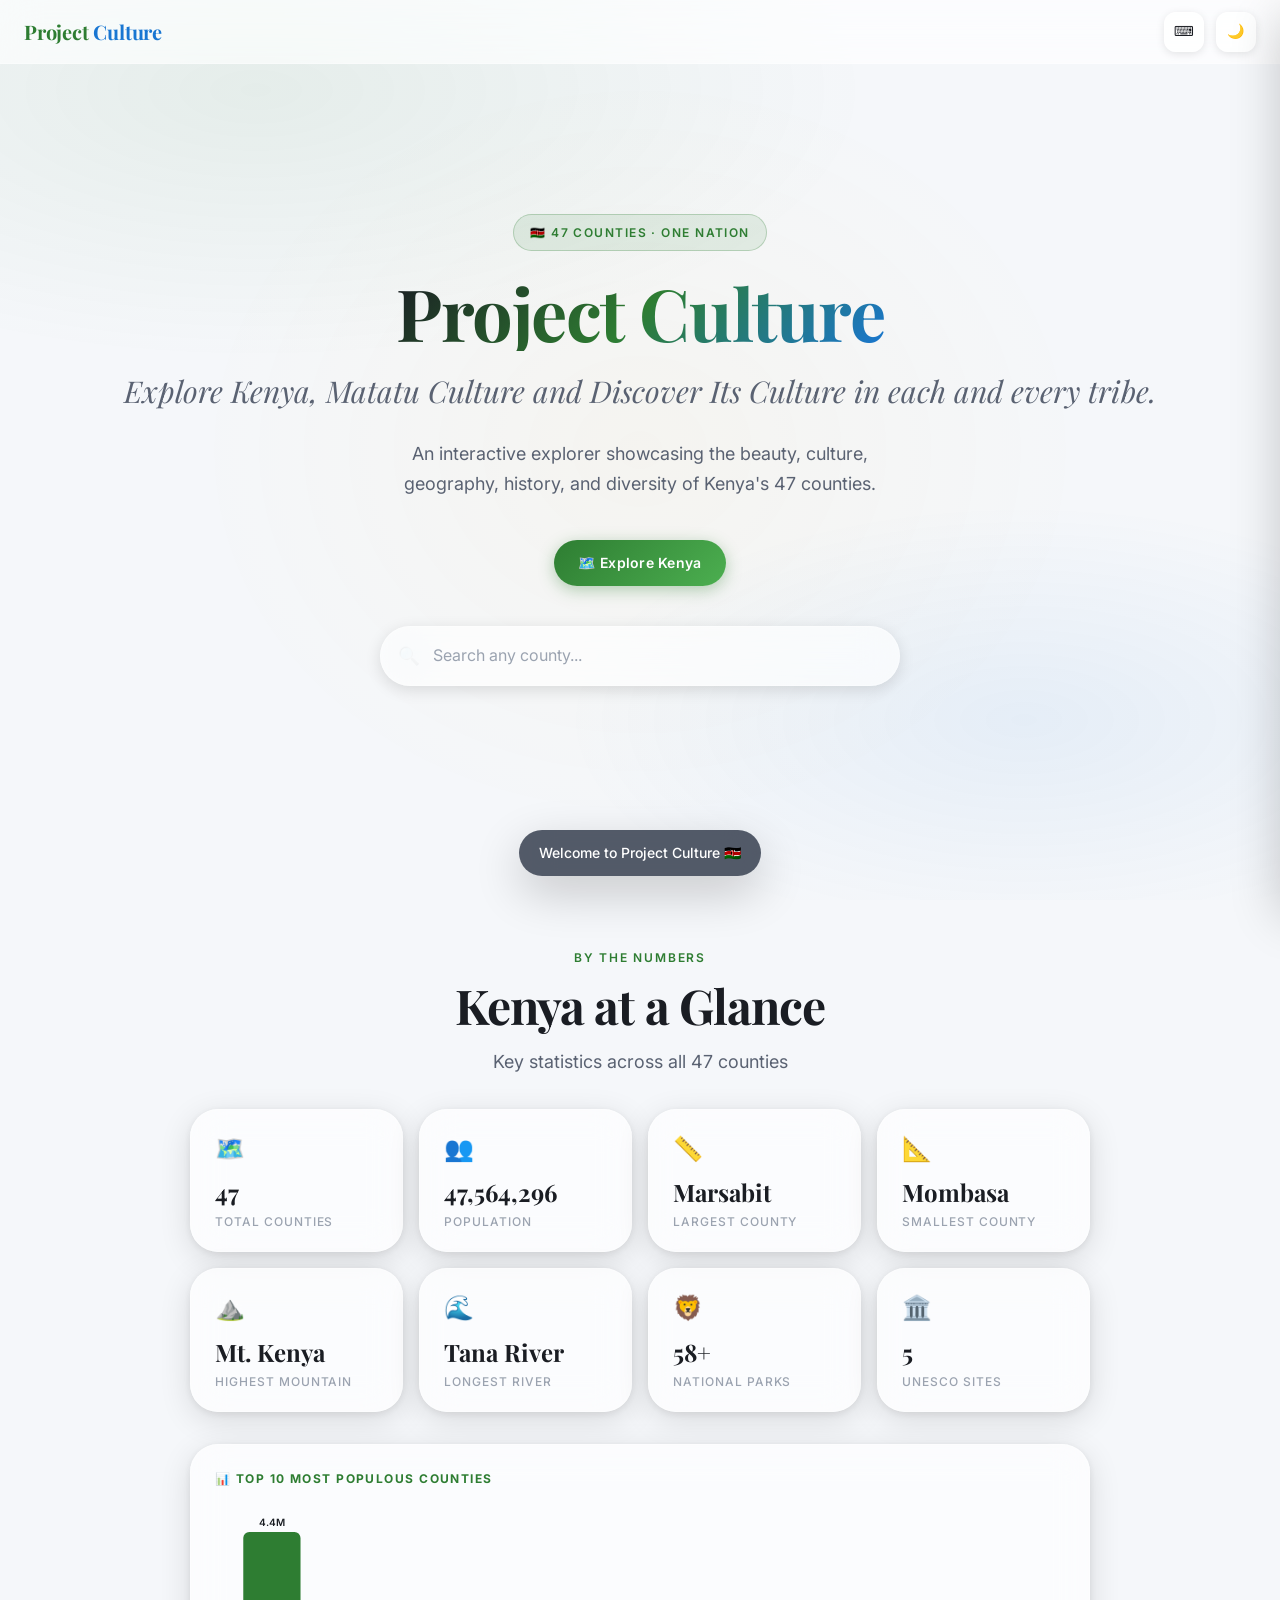
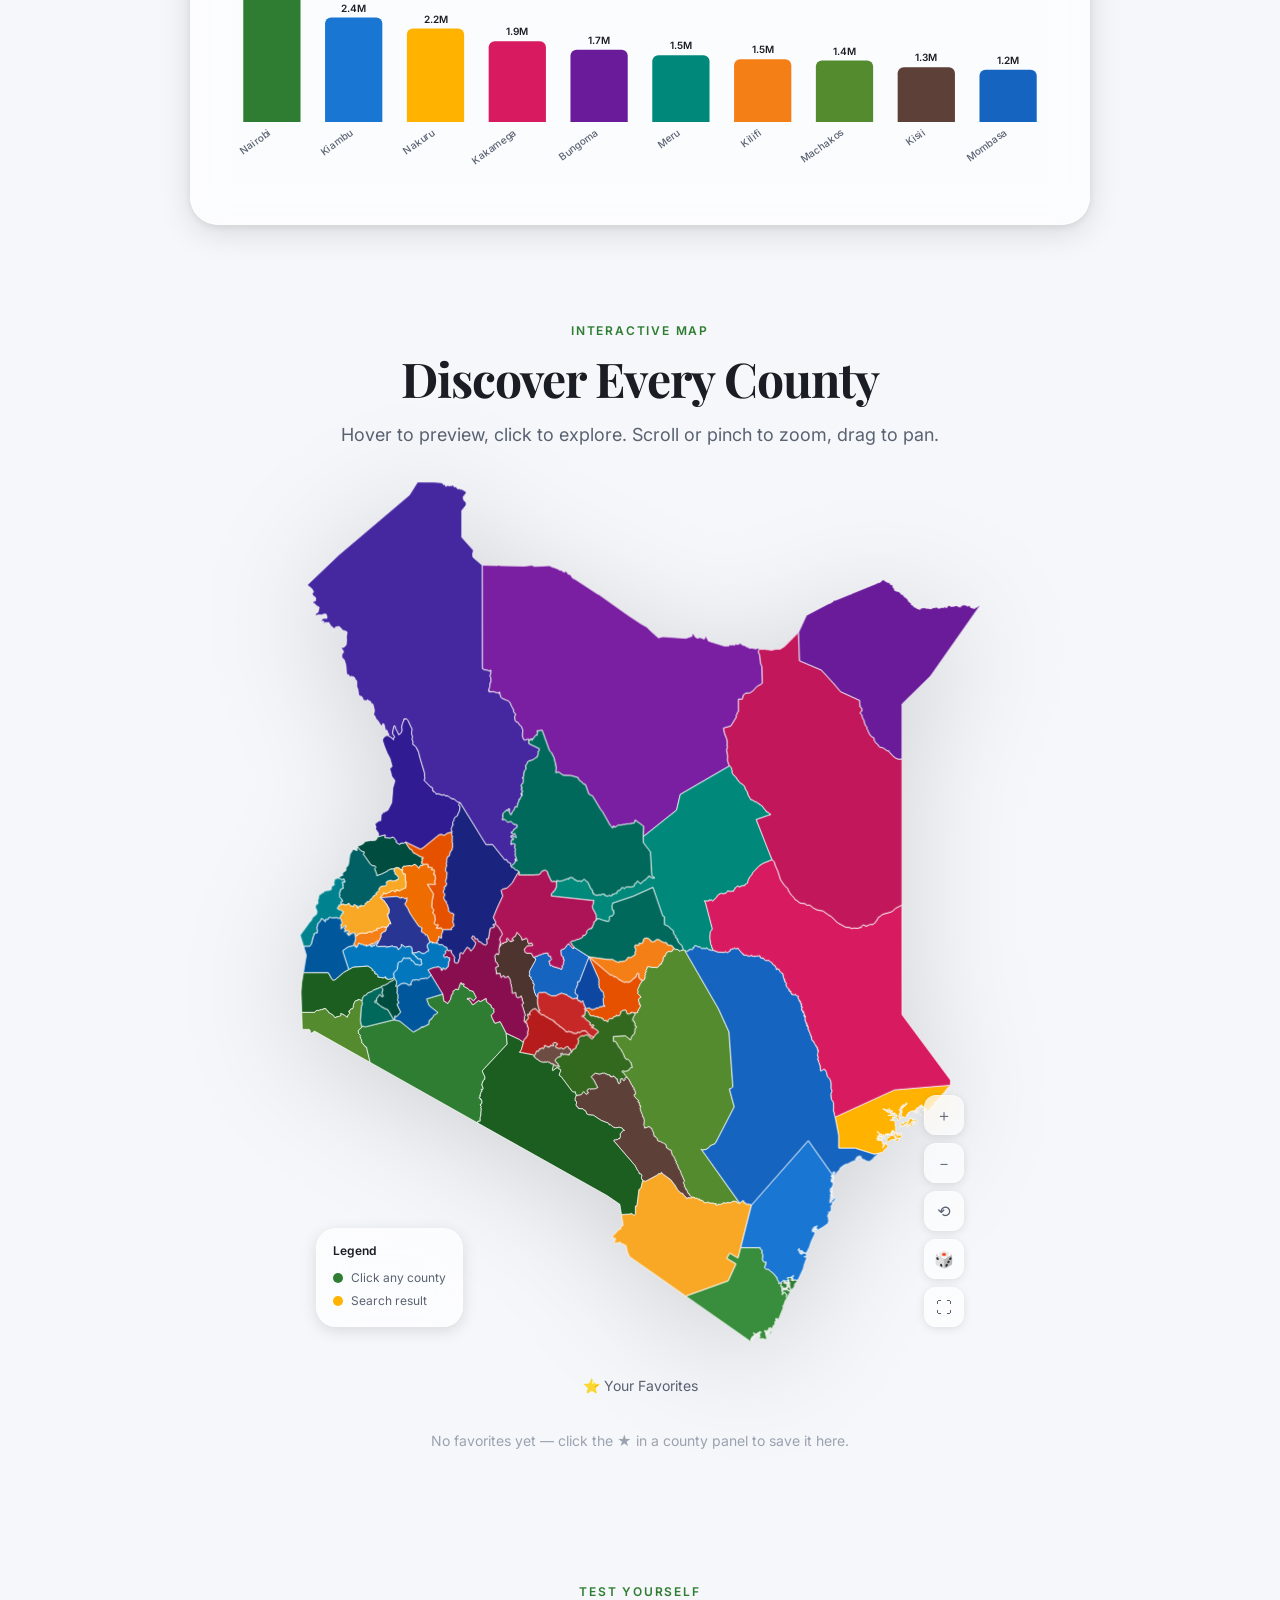
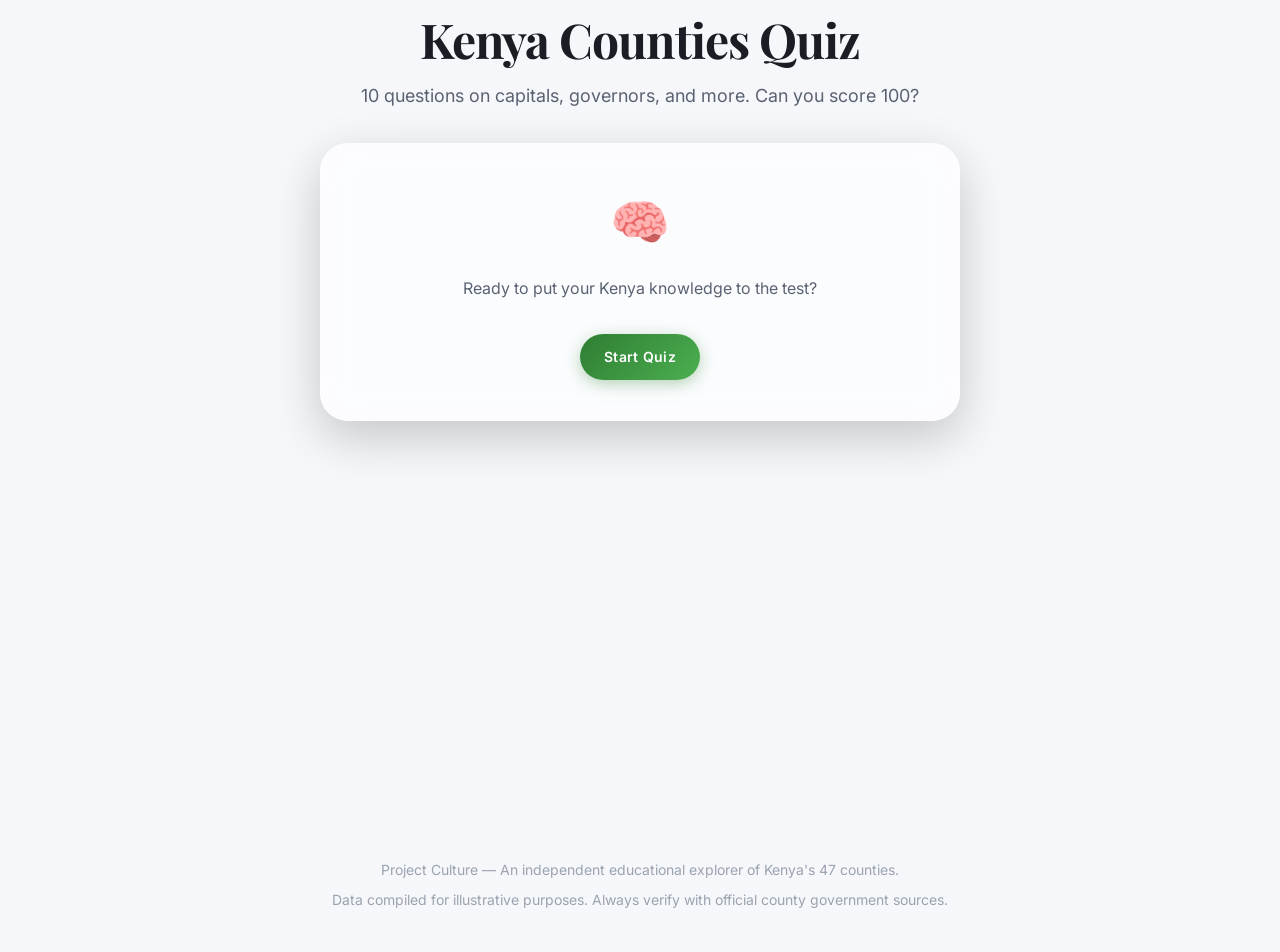
==== commit 9110e453: "Update index.html" ====
--- a/index.html
+++ b/index.html
@@ -34,7 +34,7 @@
   <section id="hero">
     <div class="hero__eyebrow">🇰🇪 47 Counties · One Nation</div>
     <h1 class="hero__title">Project Culture</h1>
-    <p class="hero__subtitle">Explore Kenya. Discover Its Culture in each and every tribe.</p>
+    <p class="hero__subtitle">Explore Kenya, Matatu Culture and Discover Its Culture in each and every tribe.</p>
     <p class="hero__description">
       An interactive explorer showcasing the beauty, culture, geography, history,
       and diversity of Kenya's 47 counties.
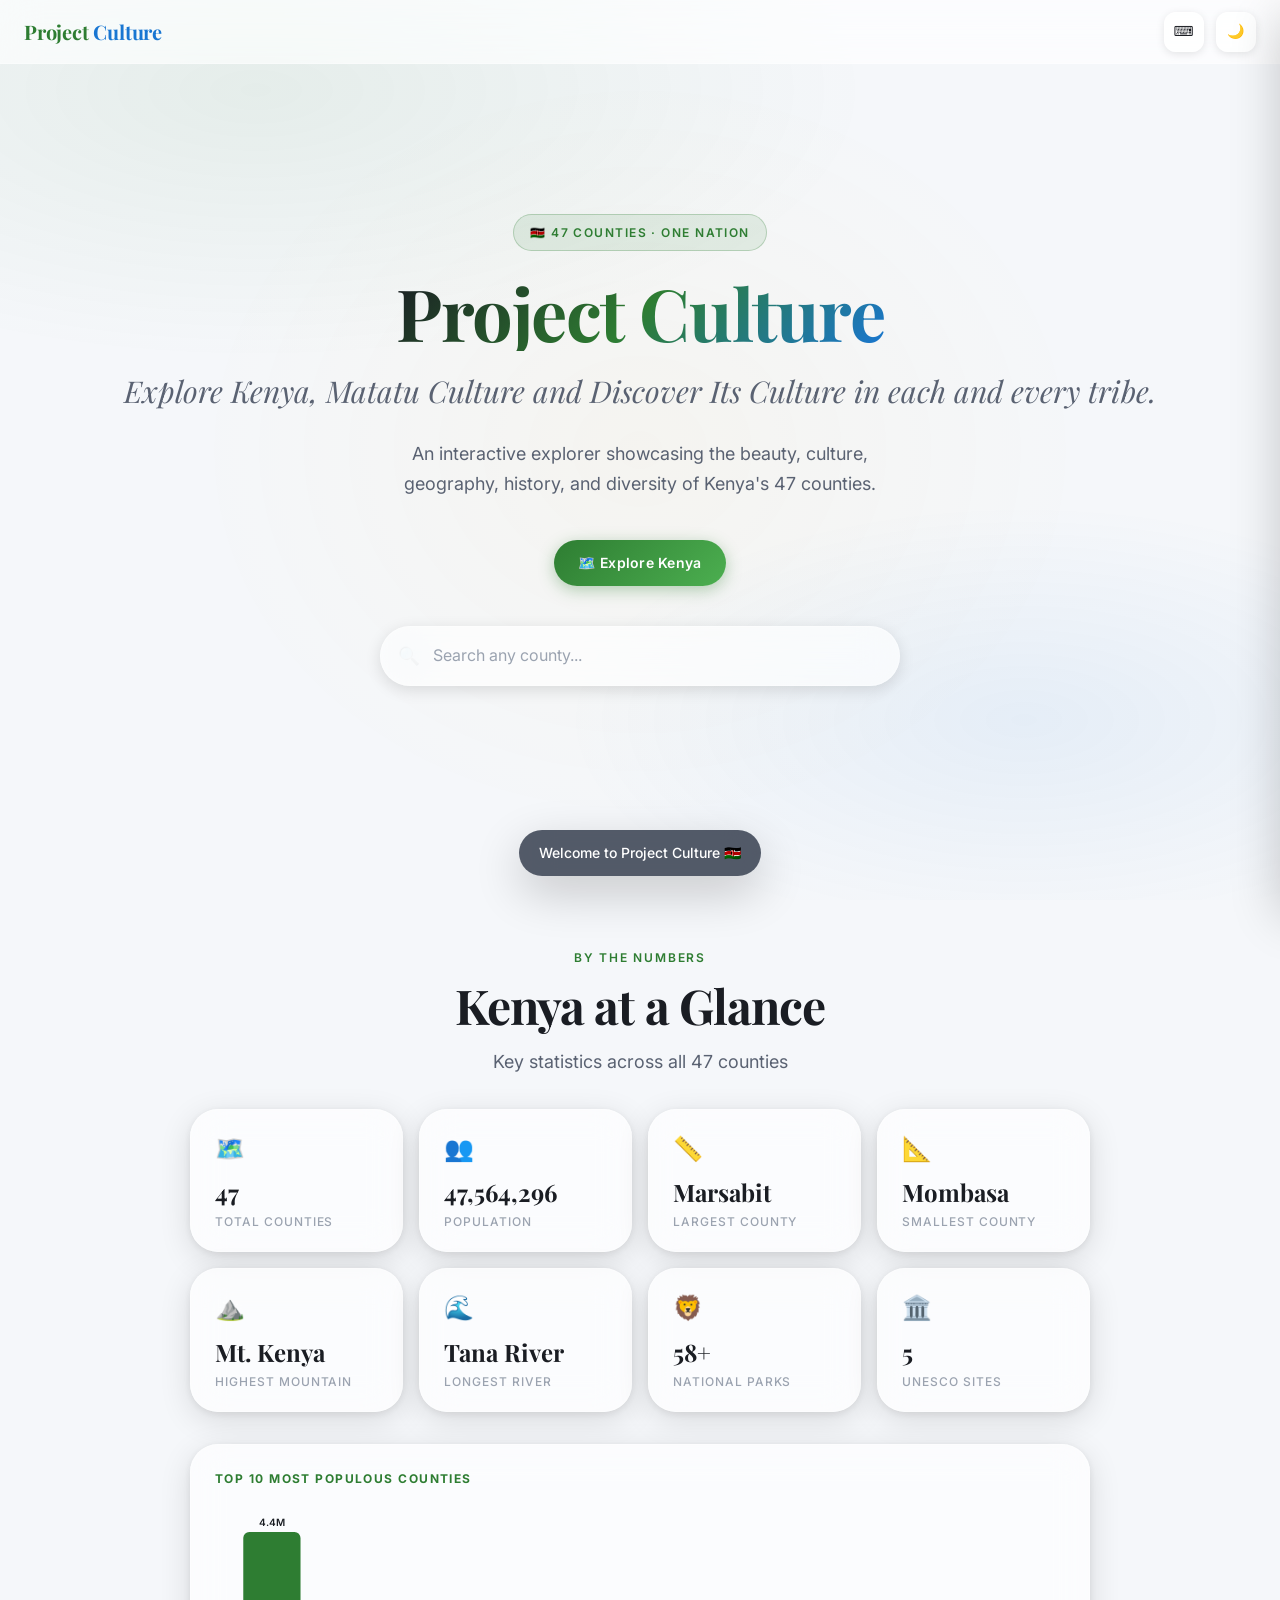
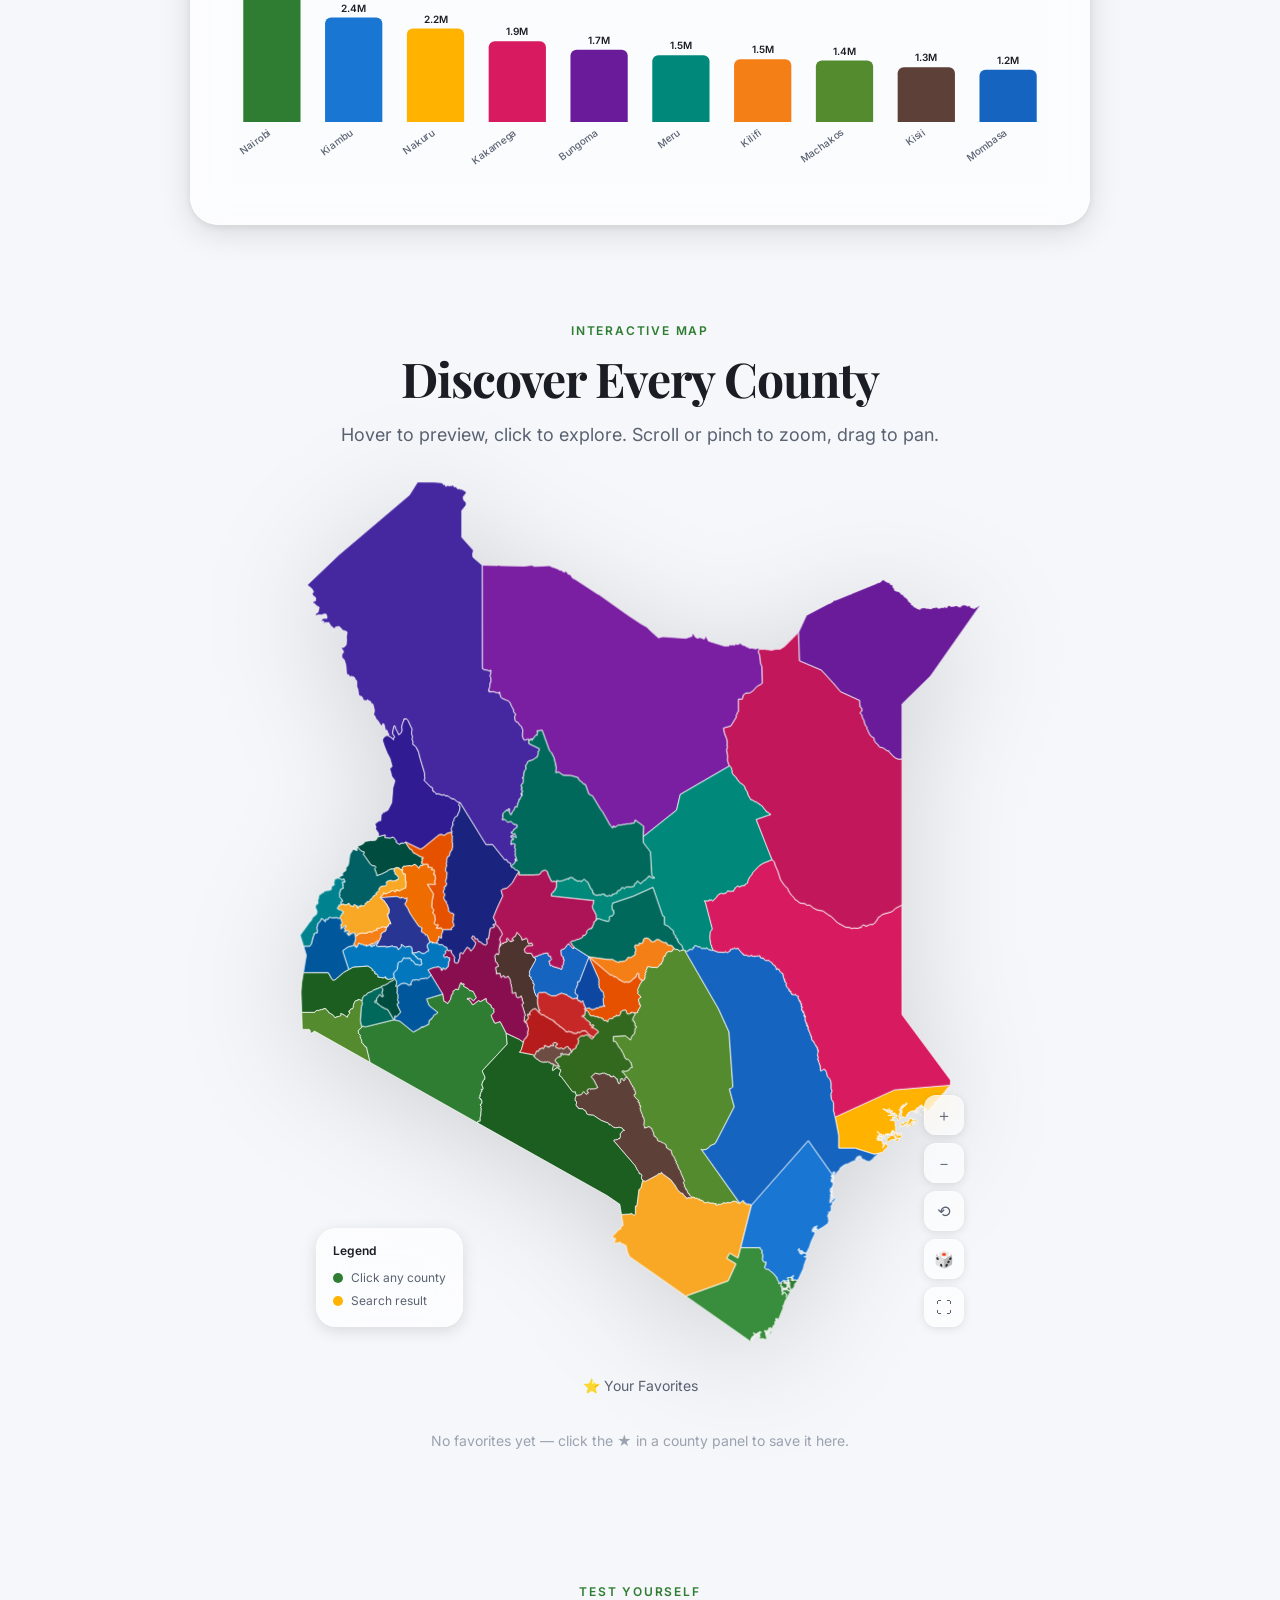
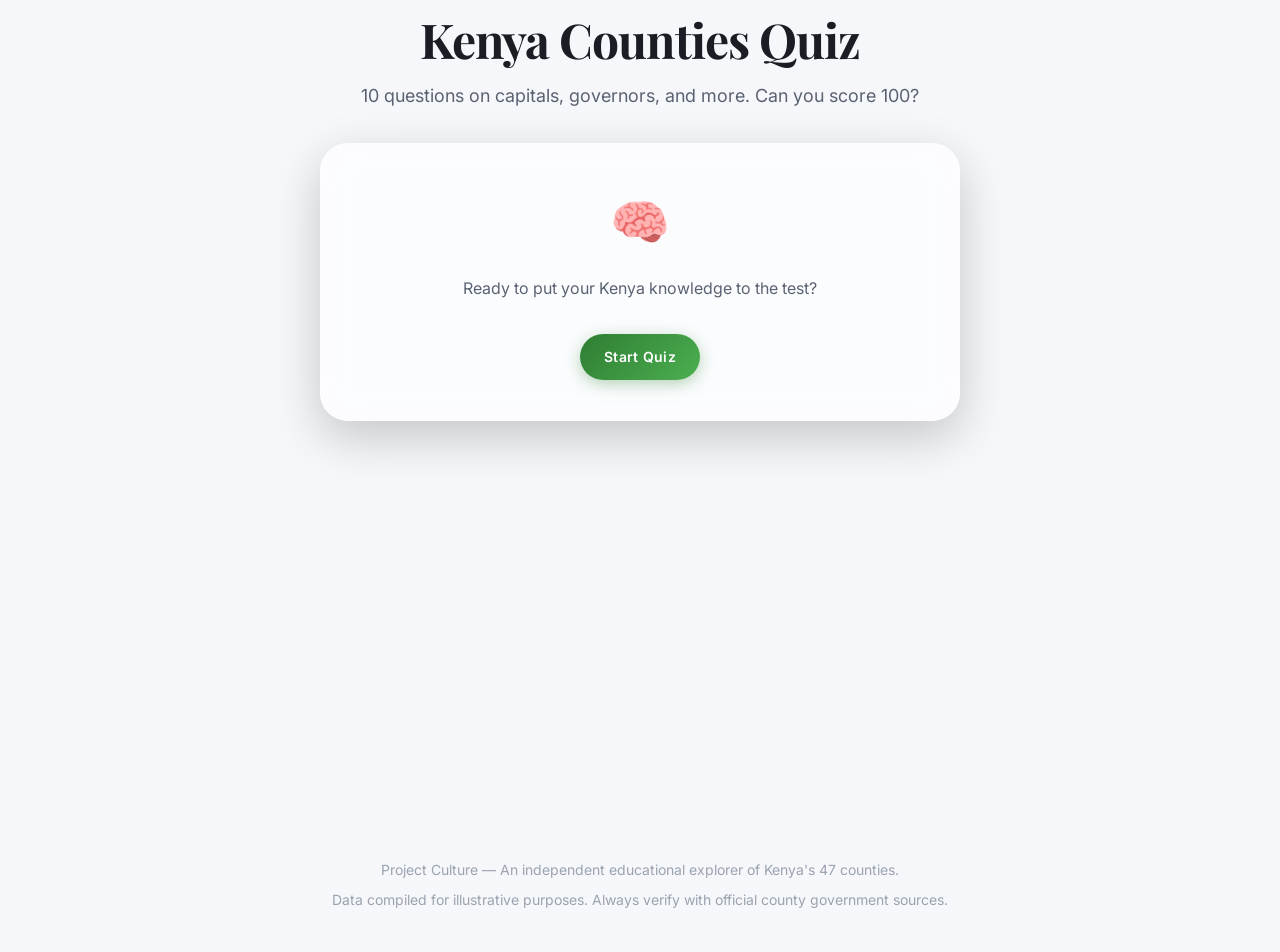
==== commit 13a7f814: "Update index.html" ====
--- a/index.html
+++ b/index.html
@@ -70,7 +70,7 @@
     <div id="stats-bar"></div>
 
     <div class="glass-card reveal" style="width:100%; max-width:900px; padding: var(--space-6);">
-      <div class="panel-section__title" style="border:none; margin-bottom: var(--space-4);">📊 Top 10 Most Populous Counties</div>
+      <div class="panel-section__title" style="border:none; margin-bottom: var(--space-4);">Top 10 Most Populous Counties</div>
       <canvas id="population-chart" style="width:100%; height:280px;"></canvas>
     </div>
   </section>
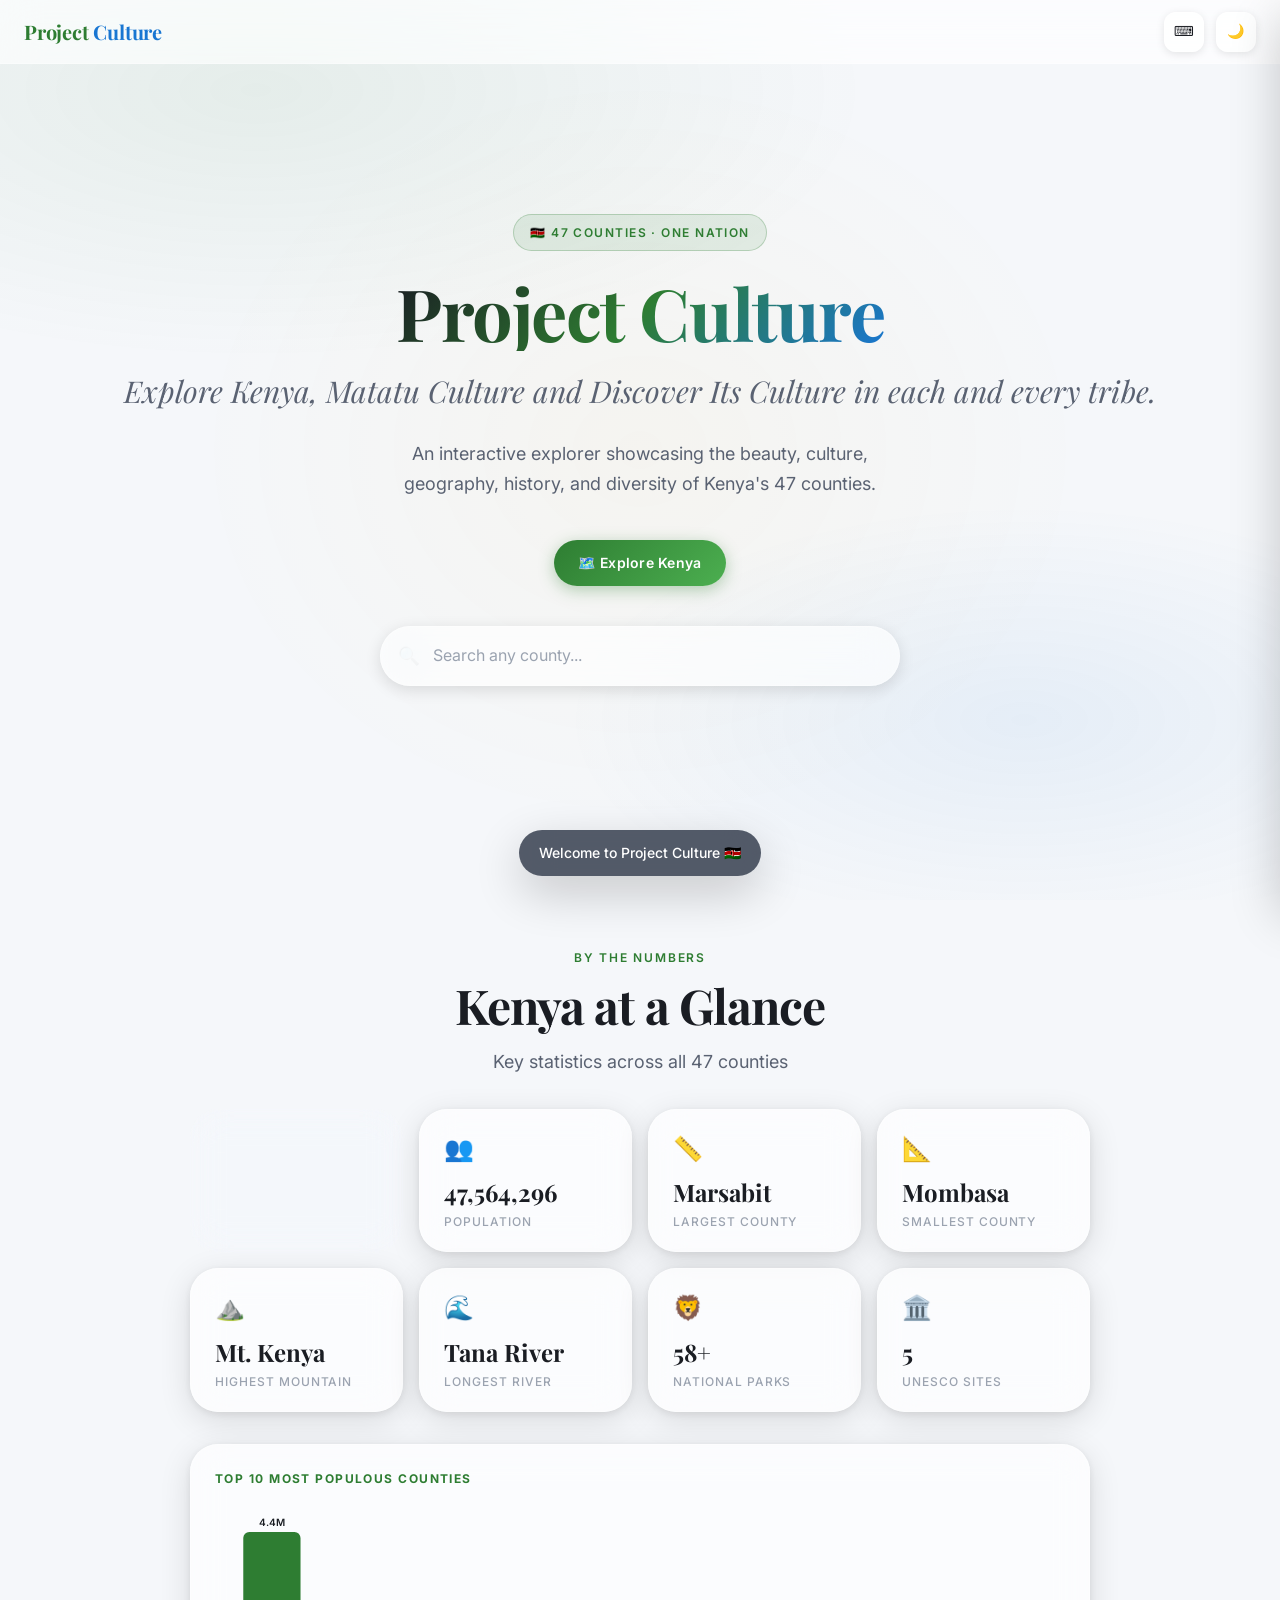
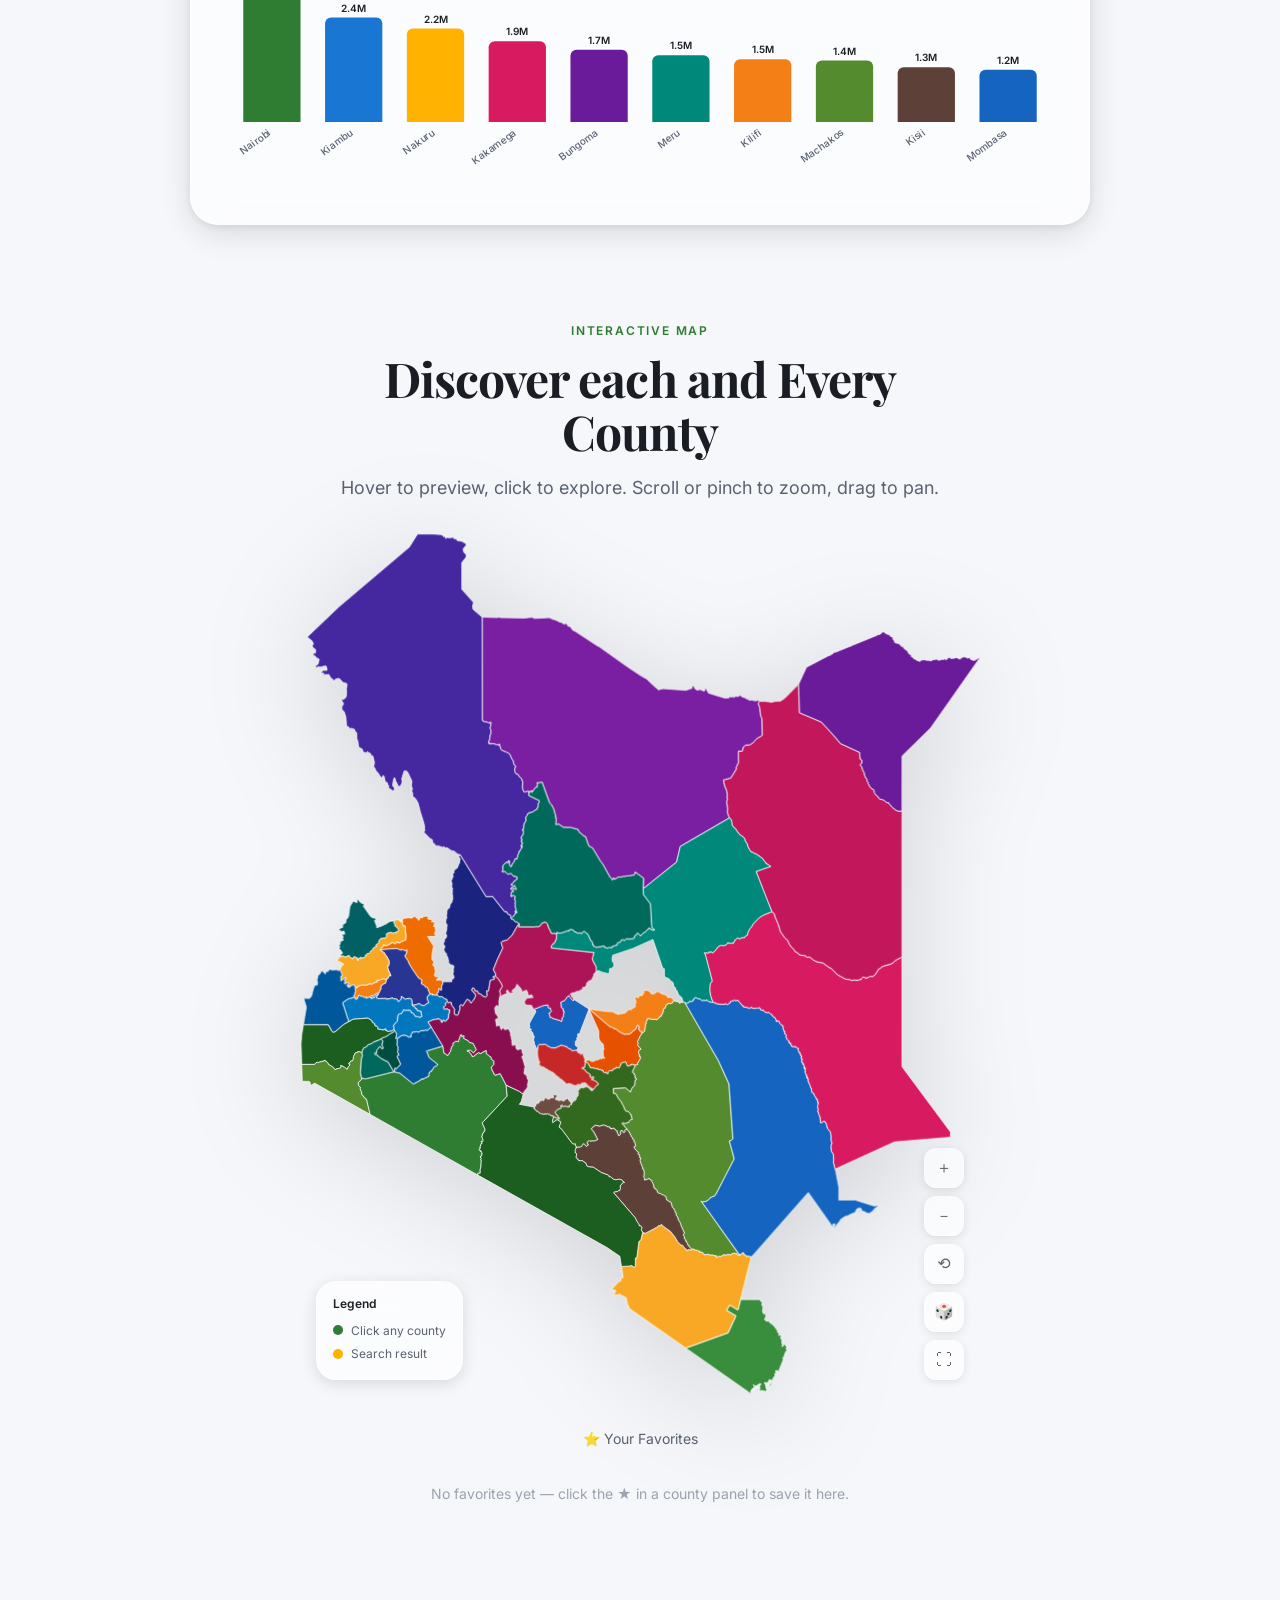
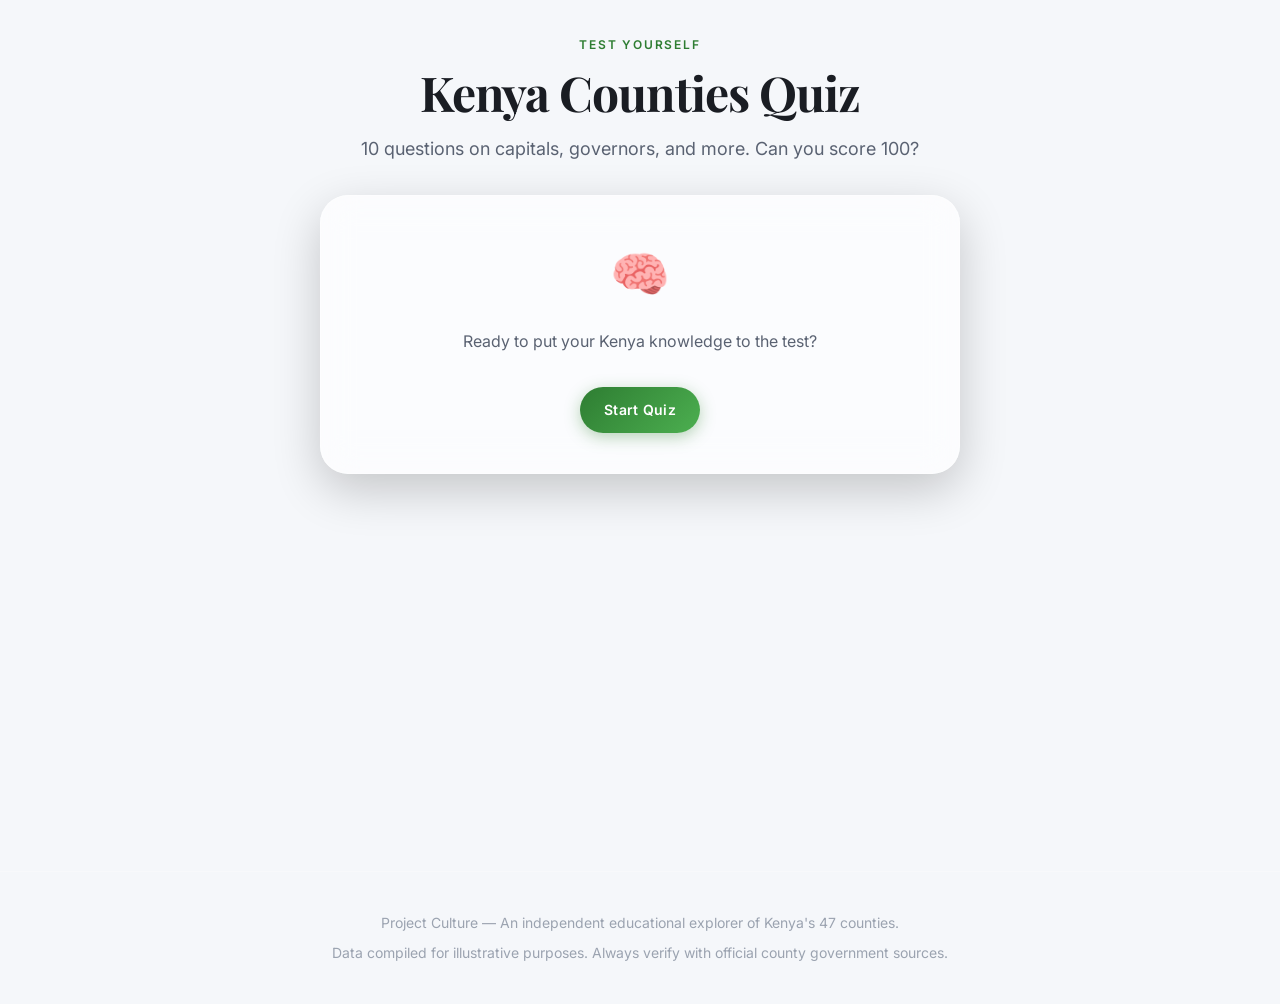
==== commit 69609516: "Update index.html" ====
--- a/index.html
+++ b/index.html
@@ -79,7 +79,7 @@
   <section id="map-section">
     <div class="map-section__header reveal">
       <div class="section-label">Interactive Map</div>
-      <h2 class="section-title">Discover Every County</h2>
+      <h2 class="section-title">Discover each and Every County</h2>
       <p class="section-subtitle">Hover to preview, click to explore. Scroll or pinch to zoom, drag to pan.</p>
     </div>
 
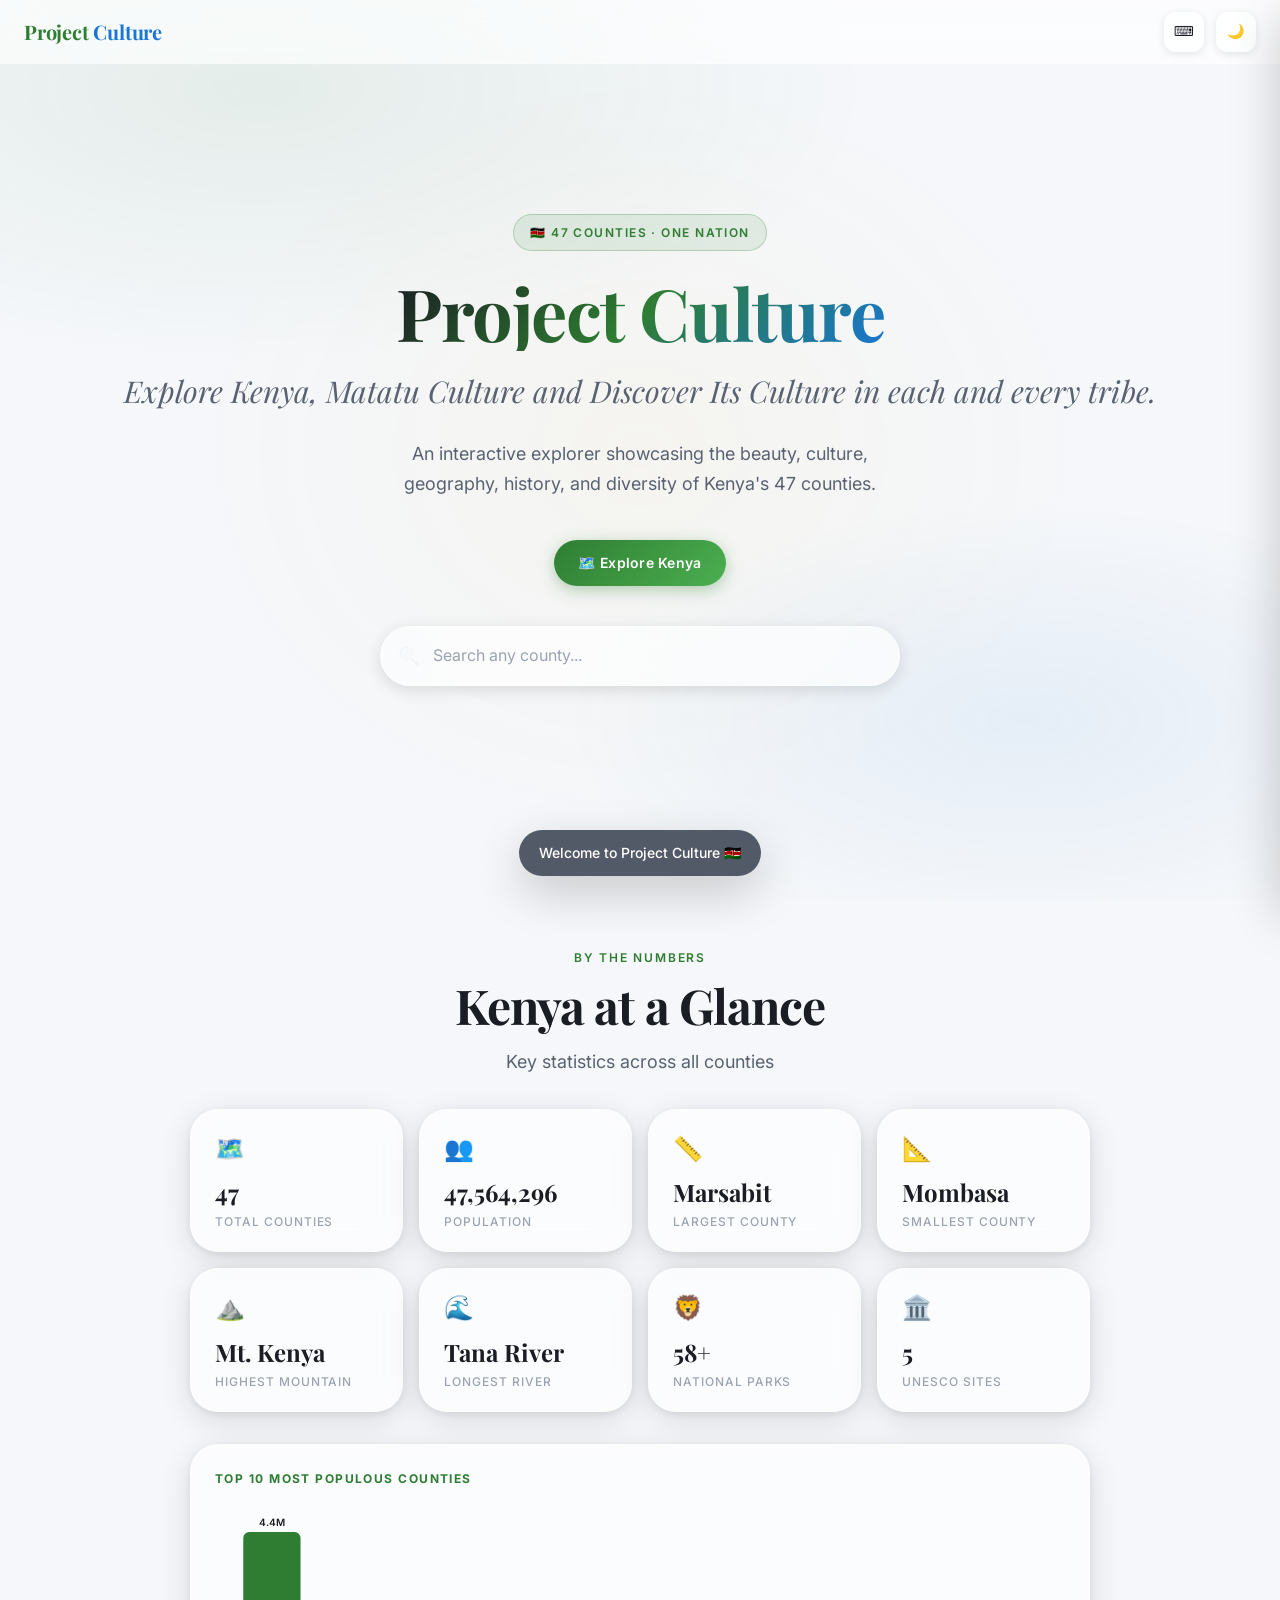
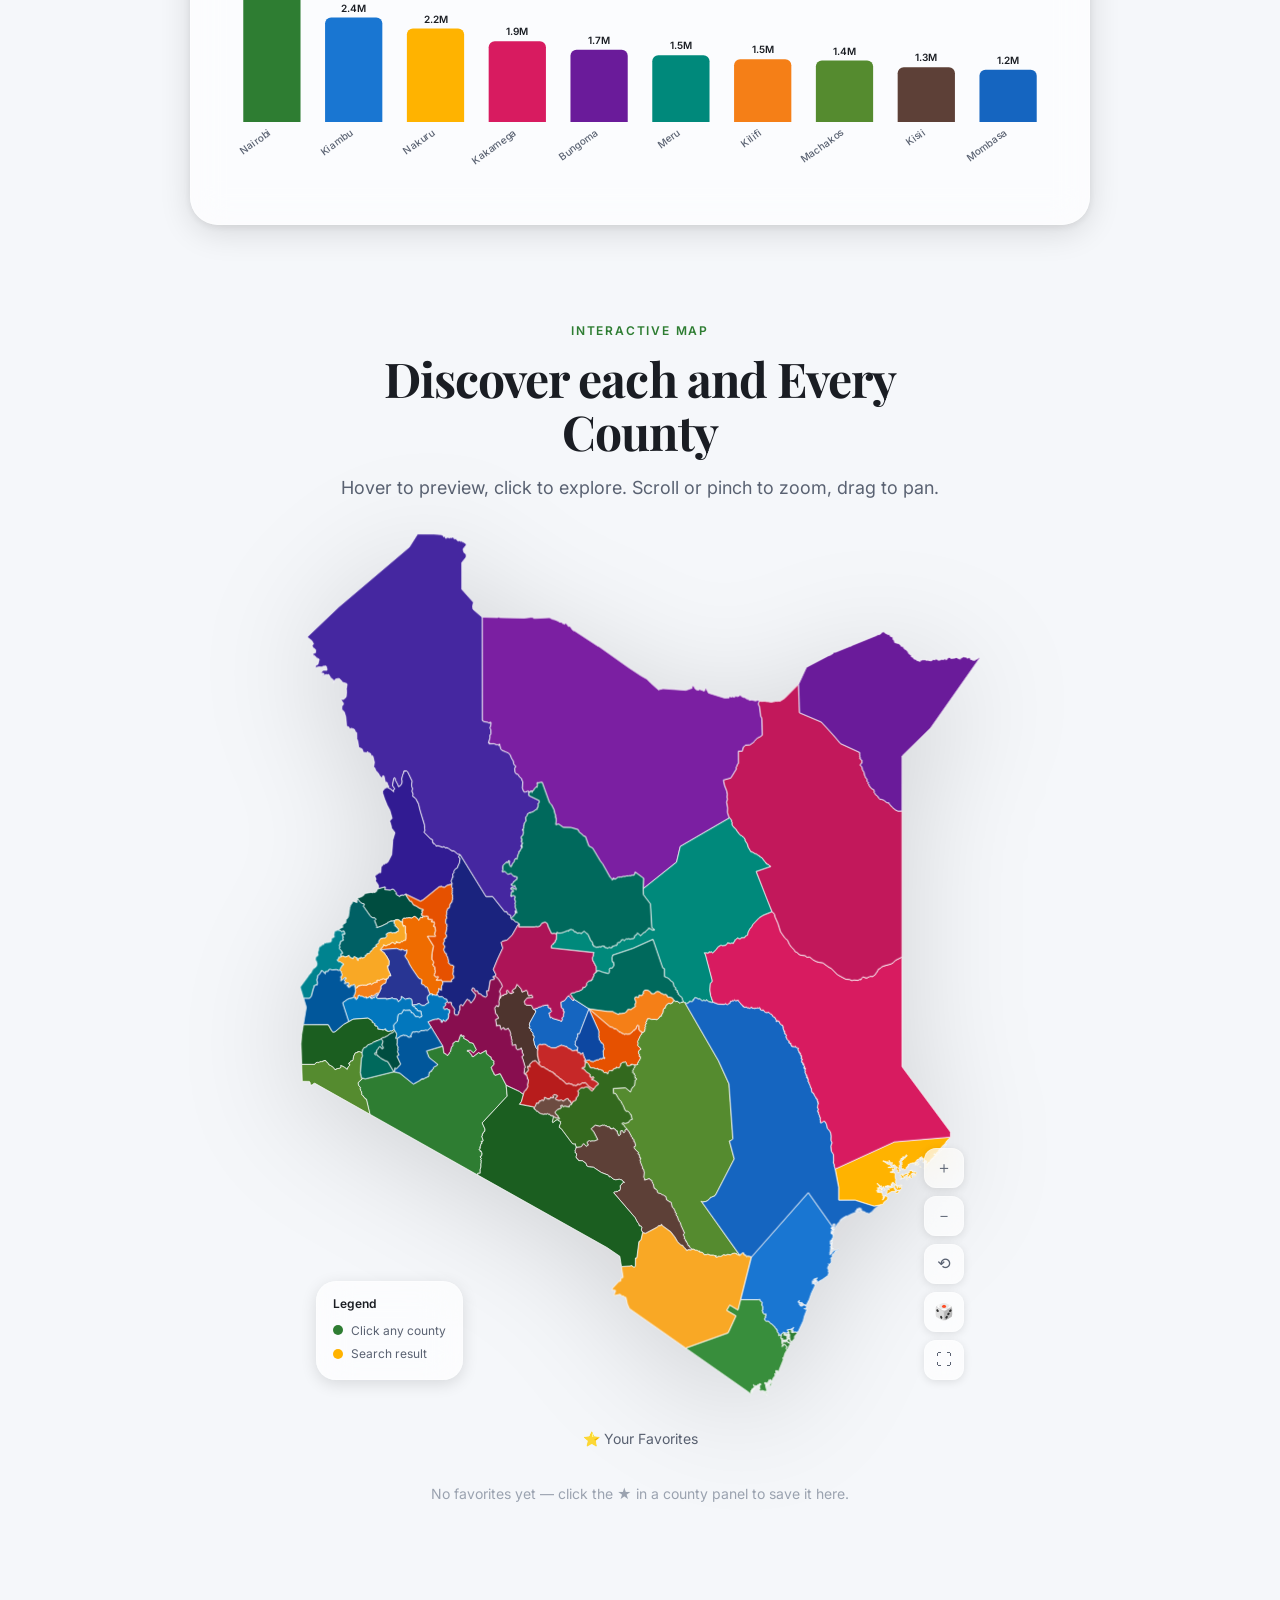
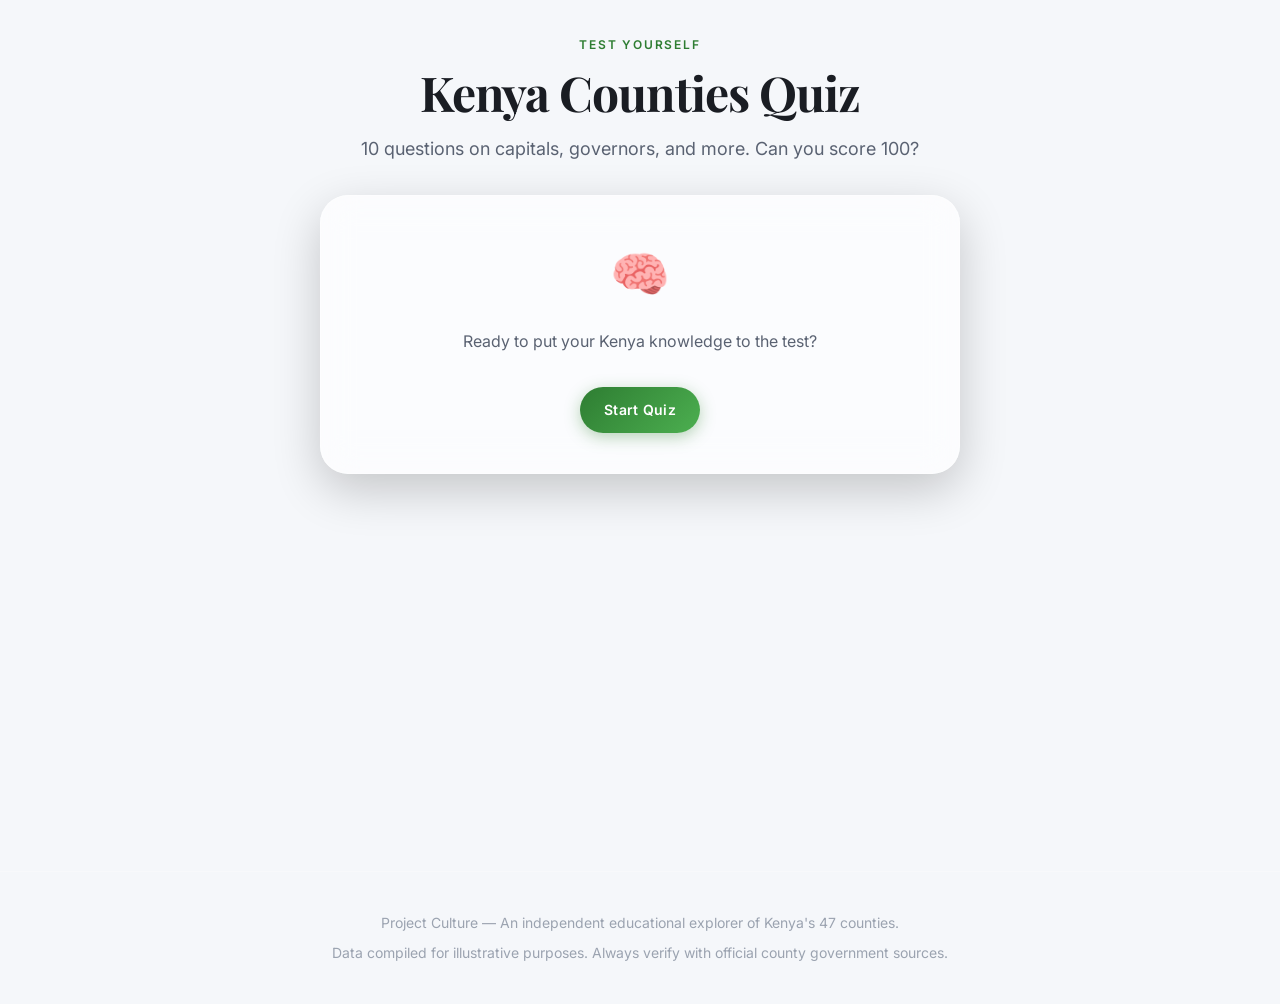
==== commit 612fff89: "Update subtitle" ====
--- a/index.html
+++ b/index.html
@@ -65,7 +65,7 @@
     <div class="map-section__header reveal">
       <div class="section-label">By the Numbers</div>
       <h2 class="section-title">Kenya at a Glance</h2>
-      <p class="section-subtitle">Key statistics across all 47 counties</p>
+      <p class="section-subtitle">Key statistics across all counties</p>
     </div>
     <div id="stats-bar"></div>
 
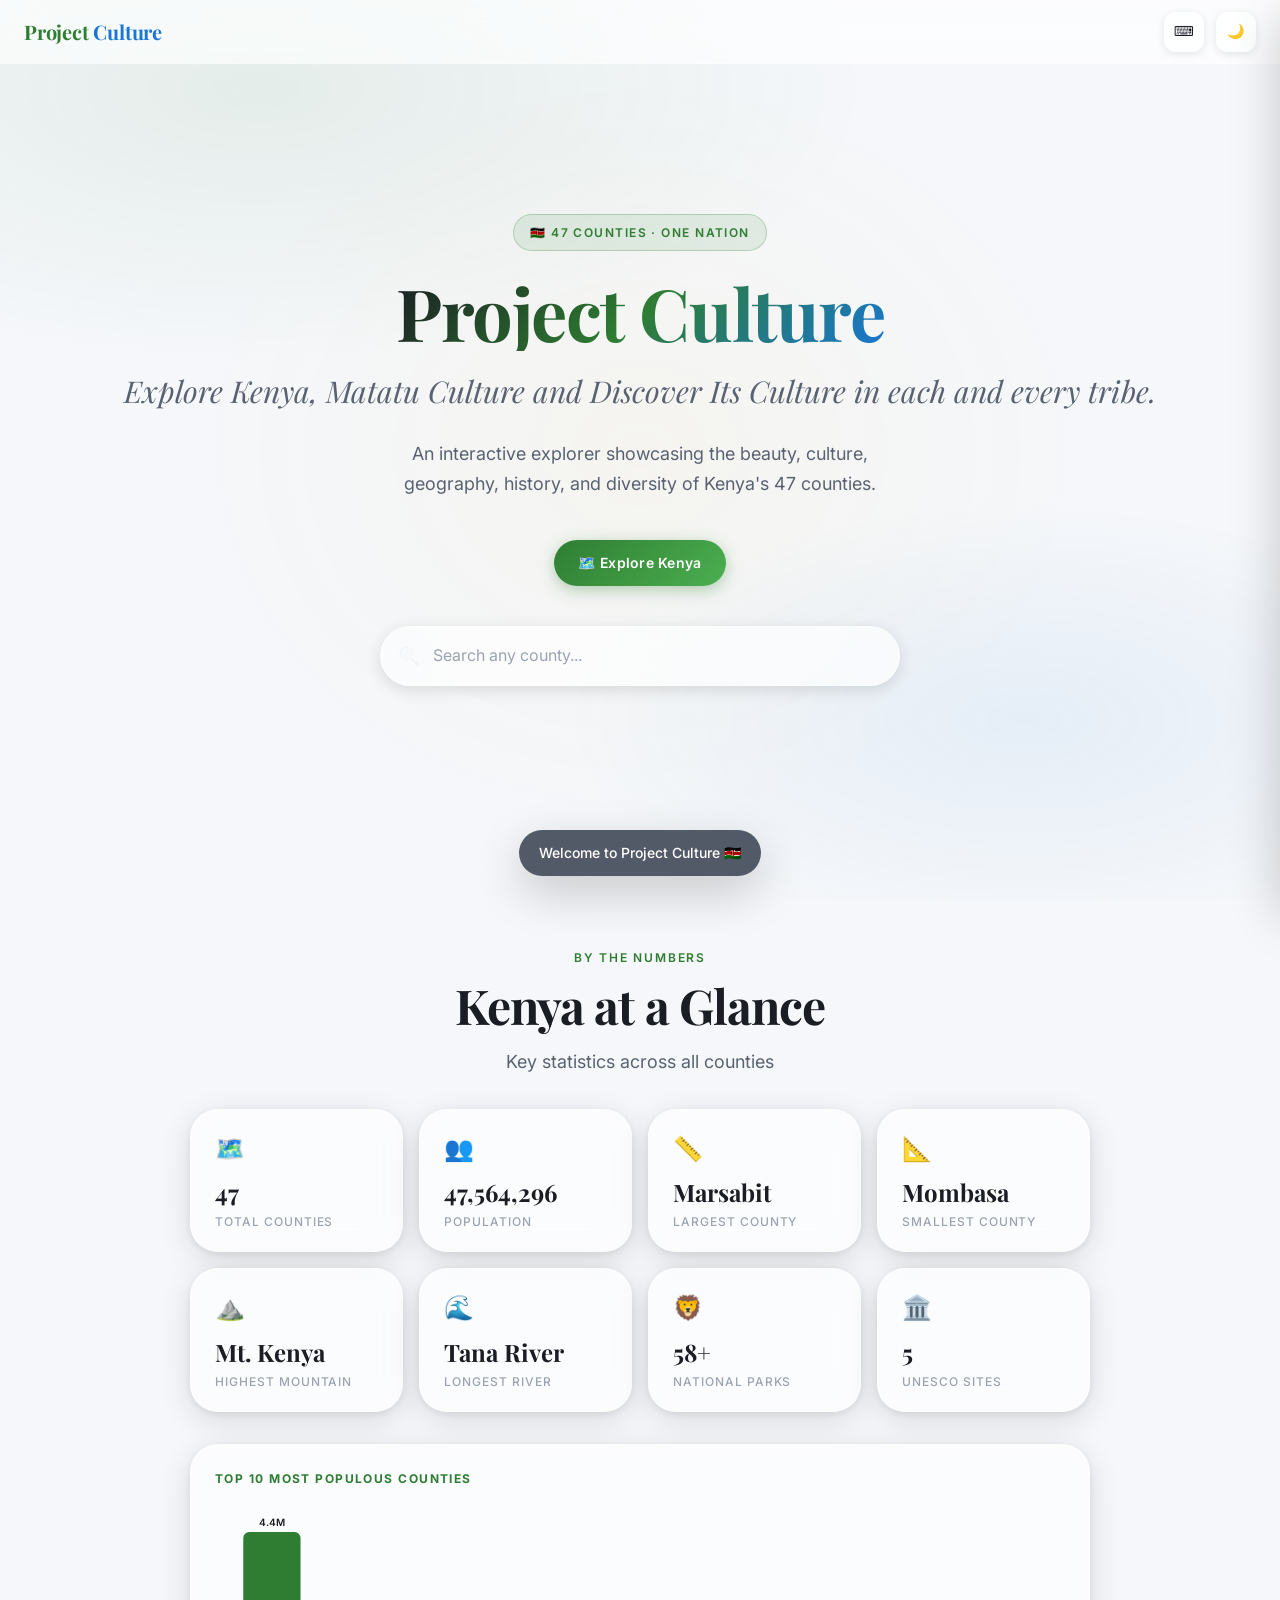
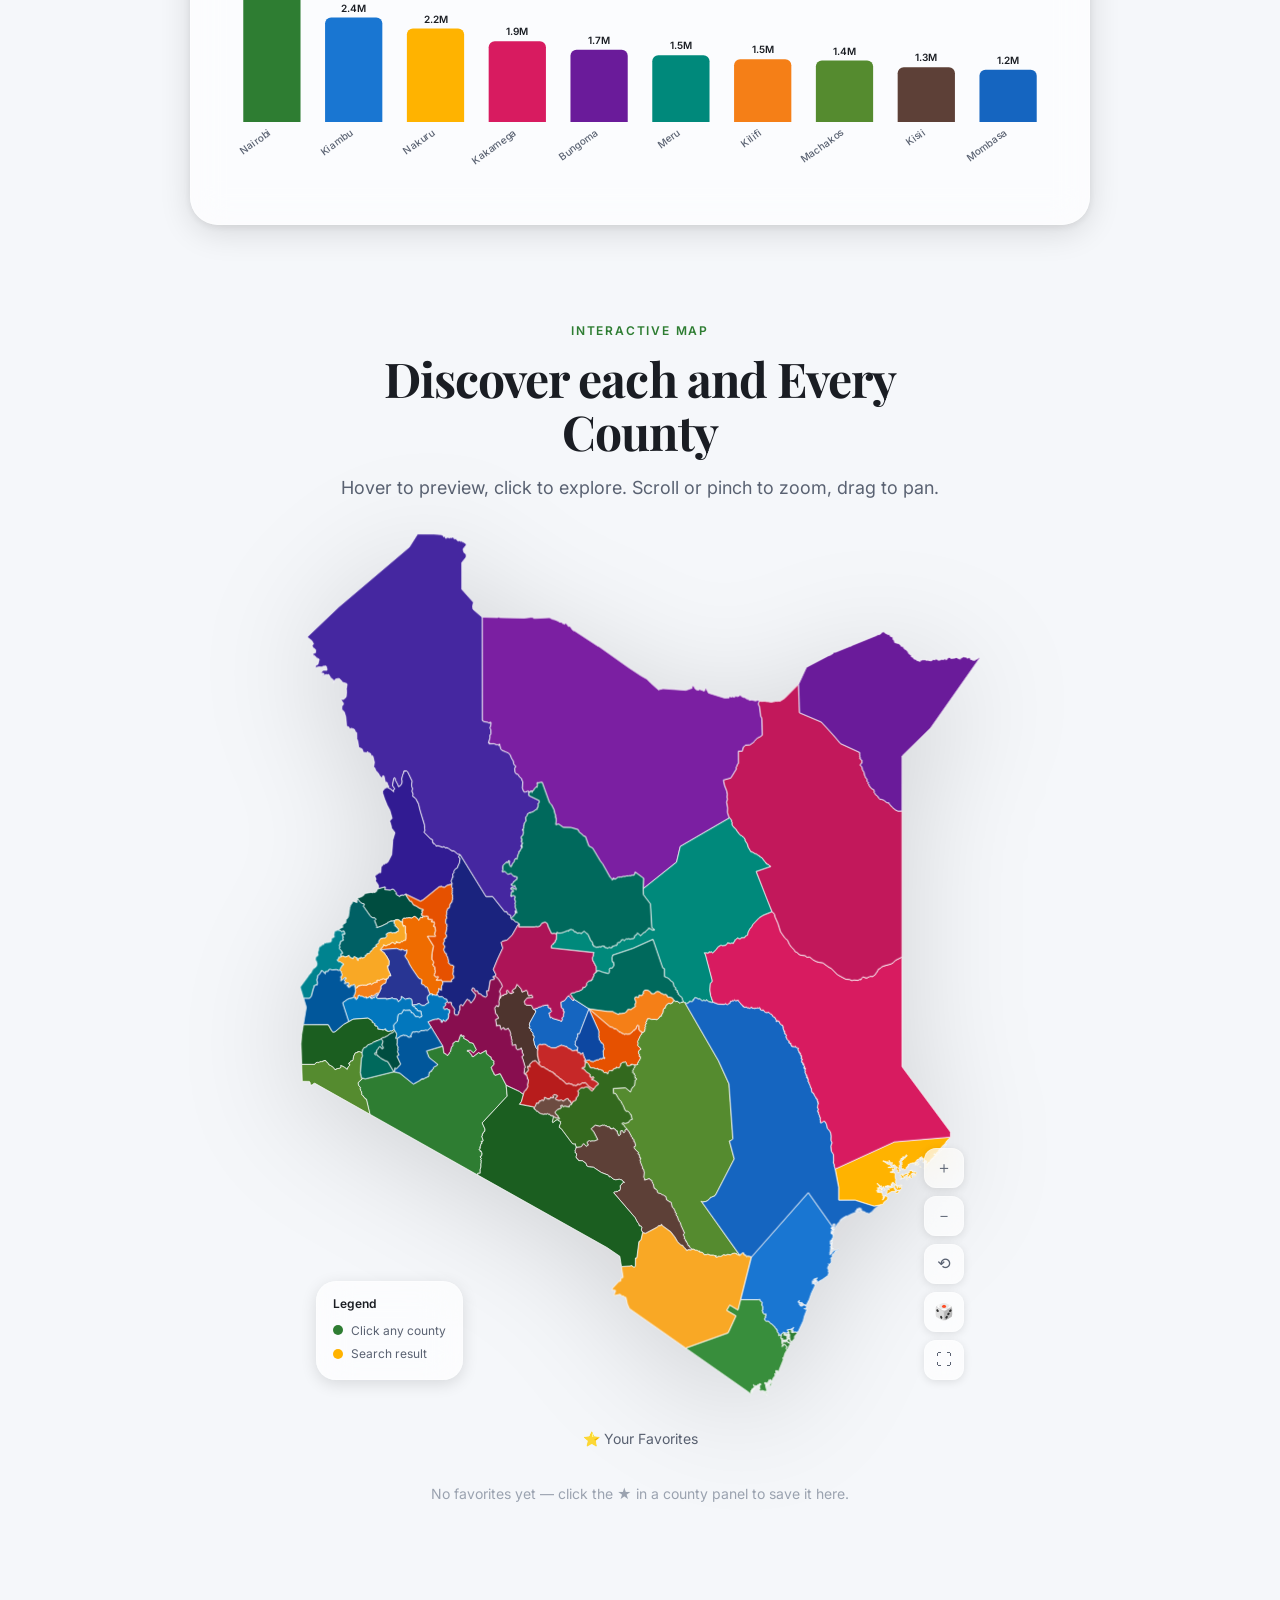
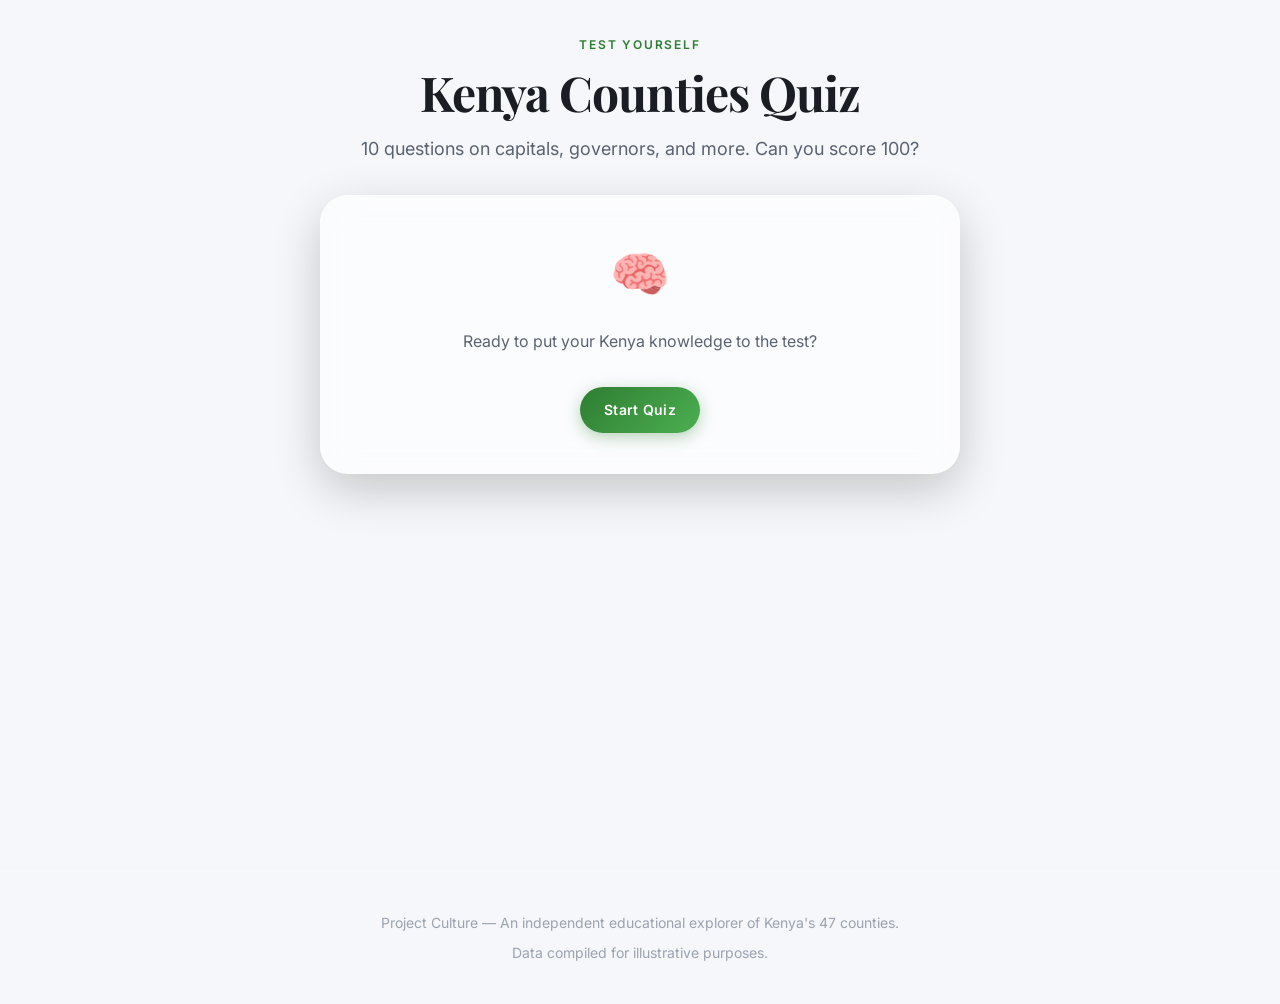
==== commit 637dab91: "Update footer text in index.html Removed the phrase 'Always verify with official county government s" ====
--- a/index.html
+++ b/index.html
@@ -131,7 +131,7 @@
   <!-- ============== FOOTER ============== -->
   <footer>
     <p>Project Culture — An independent educational explorer of Kenya's 47 counties.</p>
-    <p style="margin-top: var(--space-2);">Data compiled for illustrative purposes. Always verify with official county government sources.</p>
+    <p style="margin-top: var(--space-2);">Data compiled for illustrative purposes. </p>
   </footer>
 
 </div>
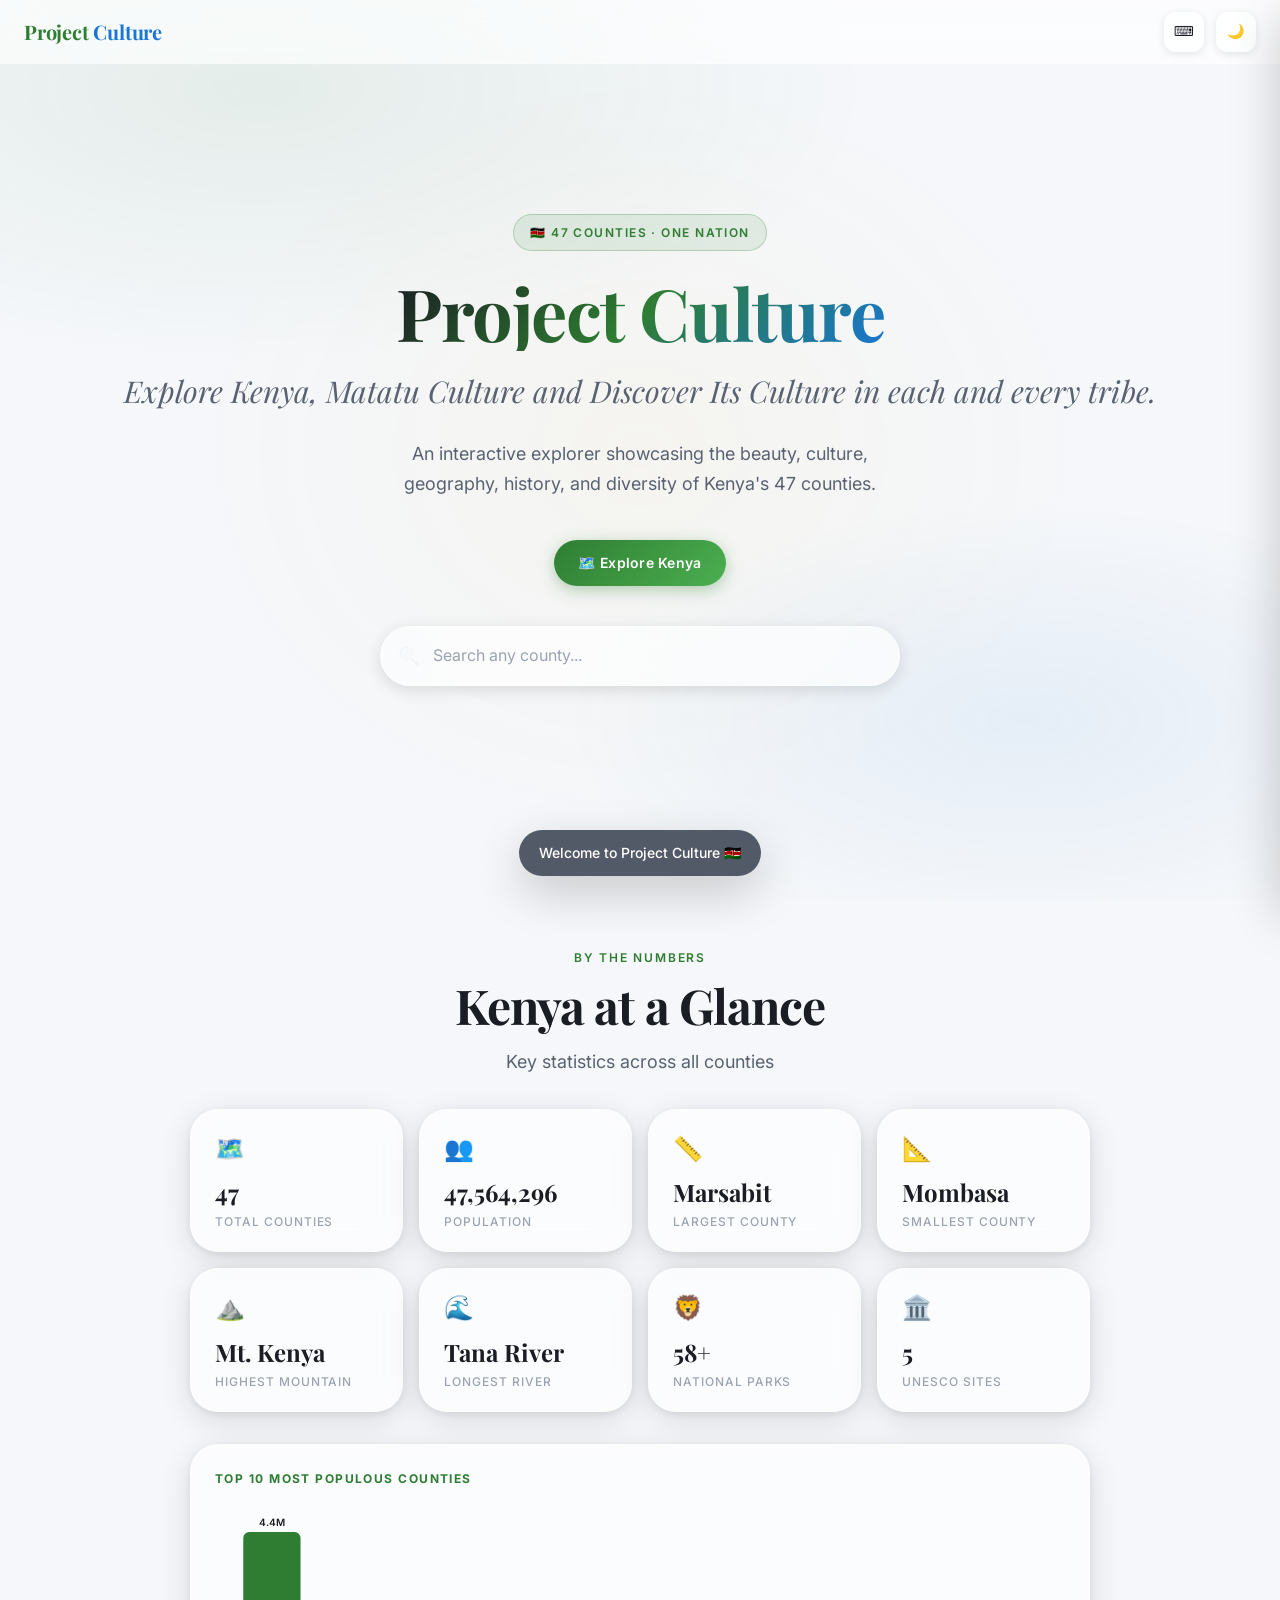
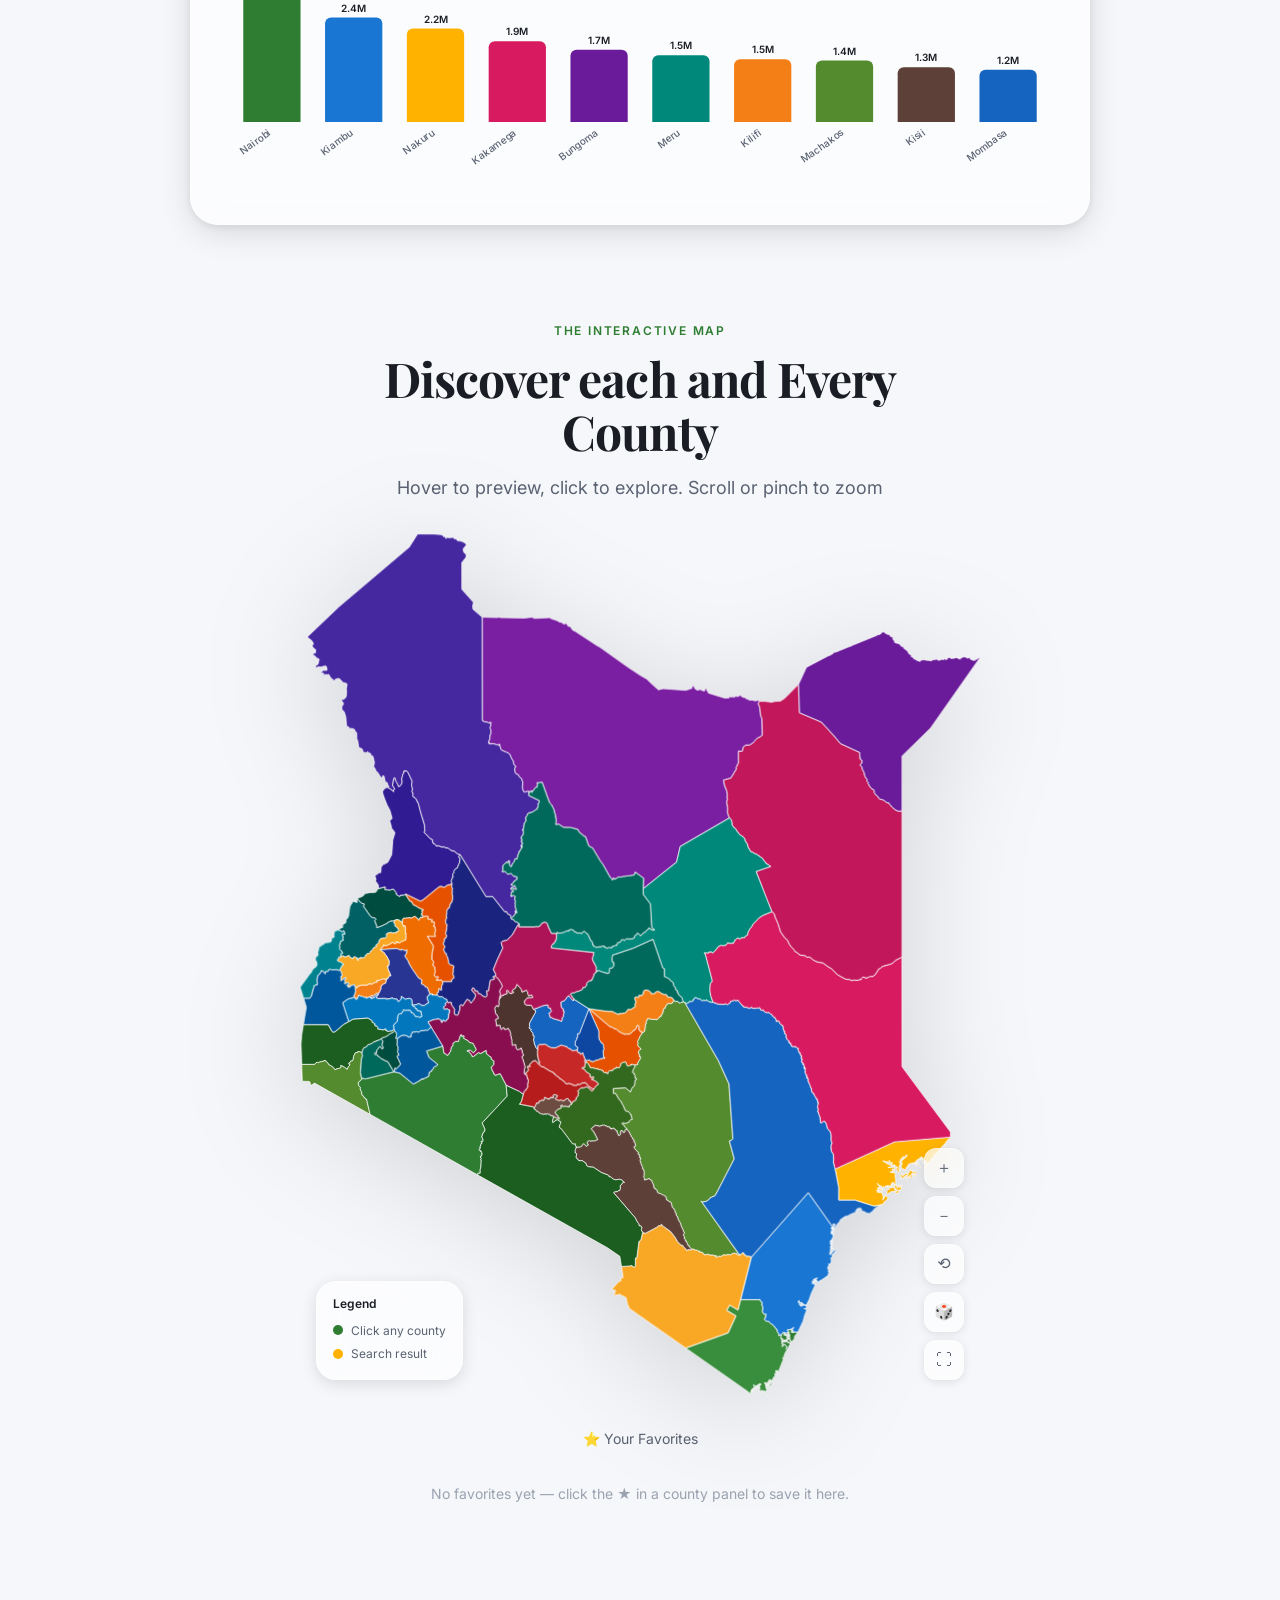
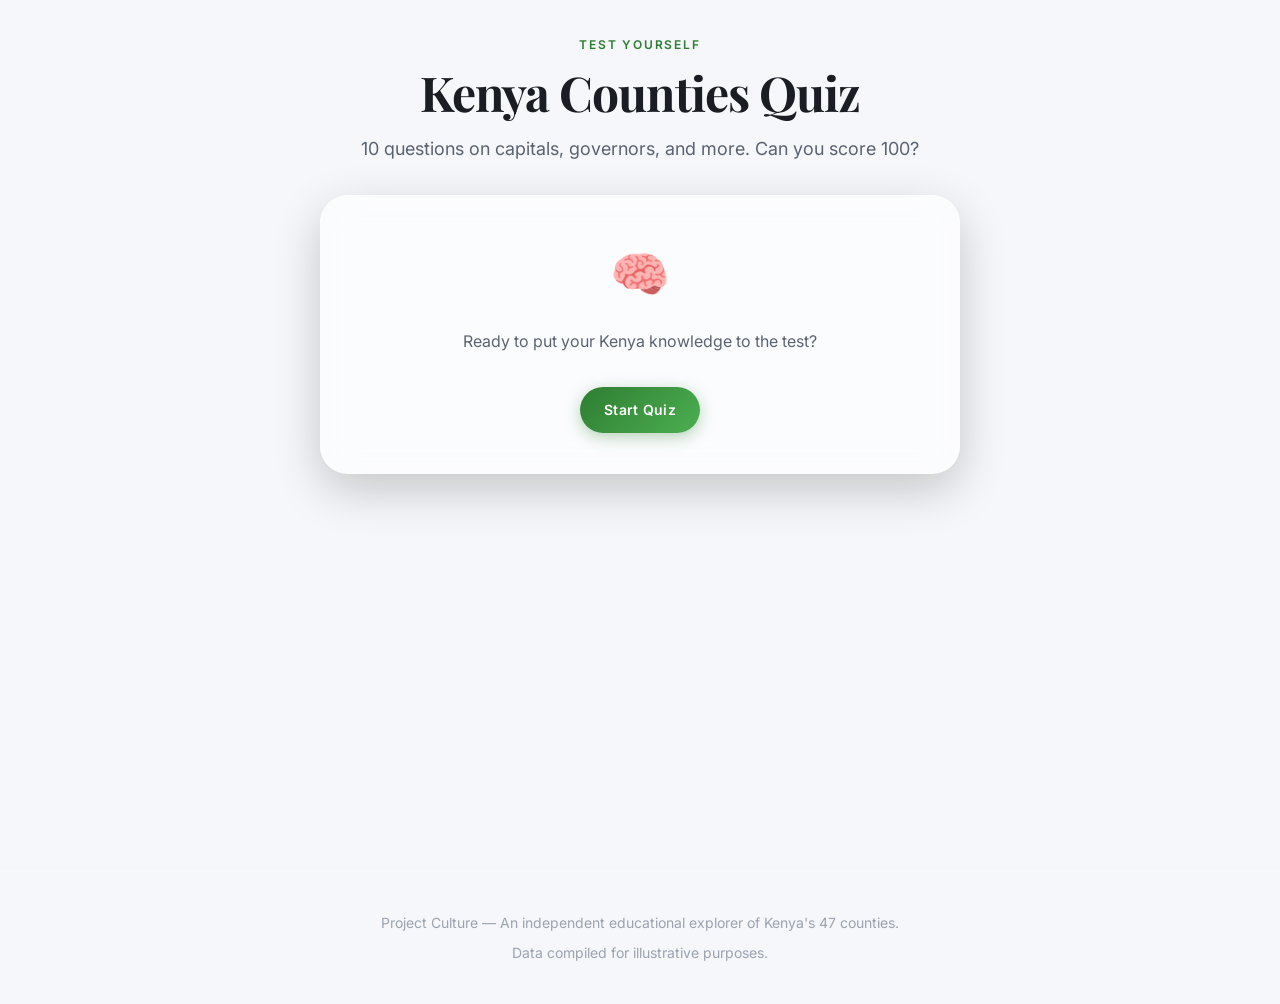
==== commit a1aeb5d7: "." ====
--- a/index.html
+++ b/index.html
@@ -78,9 +78,9 @@
   <!-- ============== MAP SECTION ============== -->
   <section id="map-section">
     <div class="map-section__header reveal">
-      <div class="section-label">Interactive Map</div>
+      <div class="section-label">The Interactive Map</div>
       <h2 class="section-title">Discover each and Every County</h2>
-      <p class="section-subtitle">Hover to preview, click to explore. Scroll or pinch to zoom, drag to pan.</p>
+      <p class="section-subtitle">Hover to preview, click to explore. Scroll or pinch to zoom</p>
     </div>
 
     <div id="map-stage">
@@ -154,7 +154,7 @@
     <div class="shortcuts-grid">
       <div class="shortcut-item"><span>Focus search</span><kbd>/</kbd></div>
       <div class="shortcut-item"><span>Random county</span><kbd>R</kbd></div>
-      <div class="shortcut-item"><span>Toggle dark mode</span><kbd>D</kbd></div>
+      <div class="shortcut-item"><span>dark mode</span><kbd>D</kbd></div>
       <div class="shortcut-item"><span>Close panel</span><kbd>Esc</kbd></div>
       <div class="shortcut-item"><span>Show shortcuts</span><kbd>?</kbd></div>
       <div class="shortcut-item"><span>Navigate results</span><kbd>↑ ↓</kbd></div>
